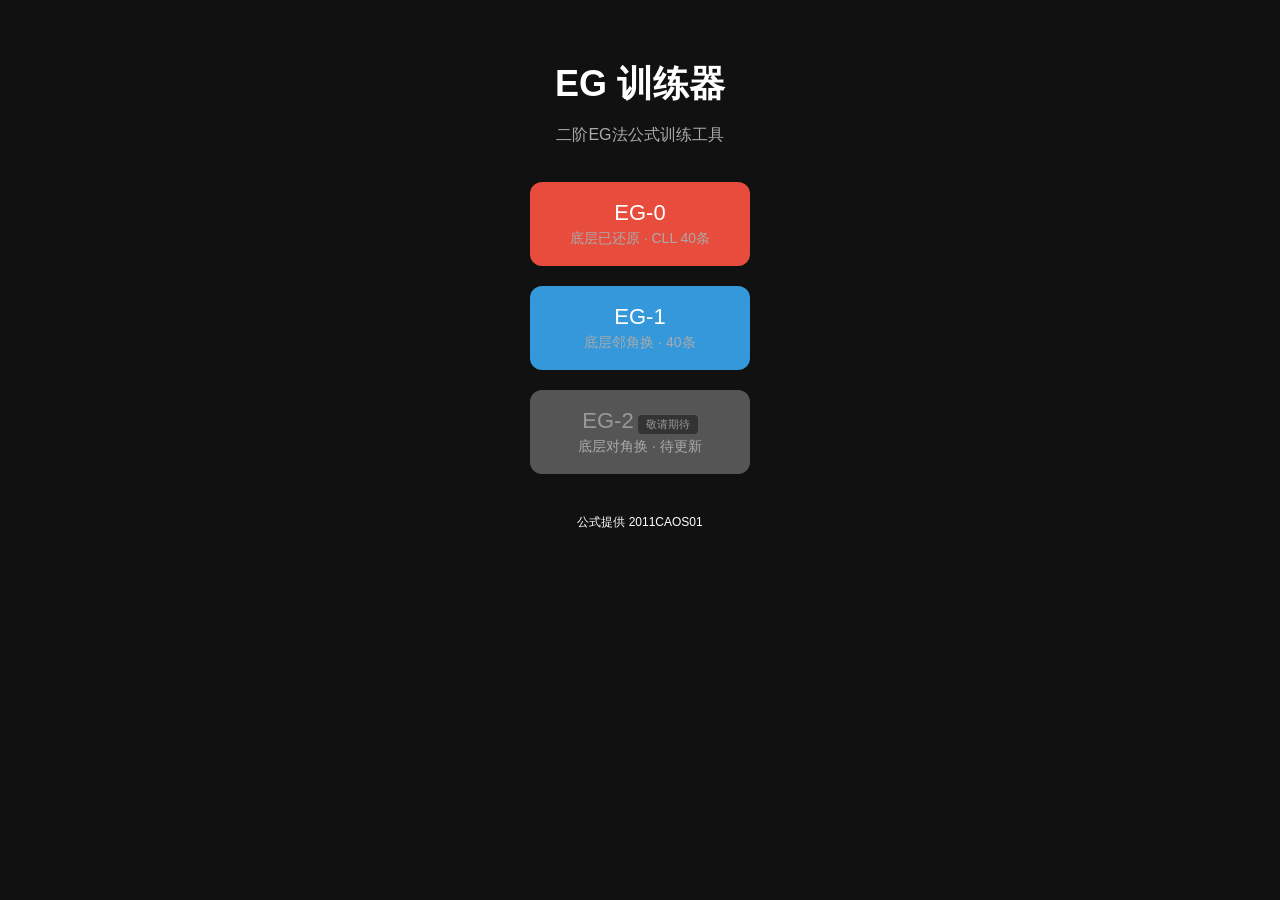
==== index.html @ c3d06930 "Update index.html" ====
<!DOCTYPE html>
<html>
<head>
<meta charset="UTF-8">
<meta name="viewport" content="width=device-width, initial-scale=1.0">
<title>EG Trainer</title>
<style>
body{font-family:Arial;text-align:center;background:#111;color:white}
button{padding:10px 16px;margin:6px;font-size:15px;border:none;border-radius:8px;cursor:pointer}
#scramble{font-size:22px;margin:18px}
.casebox label{margin:5px}
.hidden{display:none}
table{margin:auto;border-collapse:collapse}
td,th{border:1px solid white;padding:6px 10px}
#result{font-size:22px;margin:15px;white-space:pre-line}
.small{font-size:12px}
.percent{color:#4cff4c}
.navbar{margin-bottom:15px}
.navbar button{background:#333;color:white}
.navbar button.active{background:#4c8;color:#111}
.home-container{margin-top:60px}
.home-btn{display:block;width:220px;padding:18px;margin:20px auto;font-size:22px;border-radius:12px}
.home-btn.eg0{background:#e74c3c;color:white}
.home-btn.eg1{background:#3498db;color:white}
.home-btn.eg2{background:#555;color:#999;cursor:not-allowed}
.home-desc{font-size:14px;color:#aaa;margin-top:4px}
.home-tag{display:inline-block;background:#333;padding:2px 8px;border-radius:4px;font-size:11px;margin-left:4px}
</style>
</head>
<body>

<!-- ===== 首页: 选择训练模式 ===== -->
<div id="page0">
<div class="home-container">
<h1 style="font-size:36px;margin-bottom:8px">EG 训练器</h1>
<p style="color:#aaa;margin-bottom:36px">二阶EG法公式训练工具</p>

<button class="home-btn eg0" onclick="startTraining('EG0')">
  EG-0<div class="home-desc">底层已还原 · CLL 40条</div>
</button>

<button class="home-btn eg1" onclick="startTraining('EG1')">
  EG-1<div class="home-desc">底层邻角换 · 40条</div>
</button>

<button class="home-btn eg2" disabled>
  EG-2<span class="home-tag">敬请期待</span><div class="home-desc">底层对角换 · 待更新</div>
</button>

<p class="small" style="margin-top:40px">公式提供 2011CAOS01</p>
</div>
</div>

<!-- ===== 训练页 ===== -->
<div id="page1" class="hidden">

<div class="navbar">
<button onclick="goHome()">← 返回首页</button>
<button onclick="showPage(1)" id="navTrain" class="active">训练</button>
<button onclick="showPage(2)" id="navStats">统计</button>
<span style="margin-left:12px;font-size:14px;color:#aaa" id="modeLabel"></span>
</div>

<div id="trainPage">
<h2 id="titleTrain">EG Training</h2>

<div class="casebox" id="casebox">
<label><input type="checkbox" checked value="H" onchange="nextScramble()">H</label>
<label><input type="checkbox" checked value="Pi" onchange="nextScramble()">Pi</label>
<label><input type="checkbox" checked value="T" onchange="nextScramble()">T</label>
<label><input type="checkbox" checked value="L" onchange="nextScramble()">L</label>
<label><input type="checkbox" checked value="U" onchange="nextScramble()">U</label>
<label><input type="checkbox" checked value="S" onchange="nextScramble()">S</label>
<label><input type="checkbox" checked value="AS" onchange="nextScramble()">AS</label>
</div>

<div id="shape"></div>
<div id="scramble"></div>

<button onclick="copyScramble()">复制打乱</button>
<button onclick="nextScramble()">下一条</button>

<br><br>

<button onclick="correct()">做对了</button>
<button onclick="wrong()">做错了</button>

<div id="result"></div>

<div class="small" style="margin-top:18px;line-height:1.6;">
使用说明：勾选需要练习的case后点击下一条刷新<br>
练习时点击做对了1坤秒后自动切换下一条打乱
</div>
</div>

<div id="statsPage" class="hidden">
<h2 id="titleStats">Case统计</h2>
<table>
<tr><th>Case</th><th>正确</th><th>错误</th><th>正确率</th></tr>
<tbody id="caseStats"></tbody>
</table>

<br>
<button onclick="resetStats()">清空统计</button>
</div>

</div>

<script>

// ==================== 所有公式数据 ====================
const DATA = {

EG0: {
  H_show_correct: [
    "F R2 U' R2 U' R2 U R2 F'",
    "R U R' U R U R' F R' F' R",
    "F R U R' U' R U R' U' R U R' U' F'",
    "R2 U2 R' U2 R2"
  ],
  Pi_show_correct: [
    "F R' F' R U2 R U' R' U R U2 R'",
    "R U2 R' U' R U R' U2 R' F R F'",
    "F R2 U' R2 U R2 U R2 F'",
    "R U' R' F R' F R U R' F R",
    "R2 U R' U' F R F' R U' R2",
    "F R U R' U' R U R' U' F'"
  ],
  T_show_correct: [
    "R U R' U' R' F R F'",
    "R' F' R U R U' R' F",
    "F U' R U2 R' U' F2 R U R'",
    "R' U R U2 R2 F' R U' R' F2 R2",
    "F R U R' U' R U' R' U' R U R' F'",
    "R' U R U2 R2 F R F' R"
  ],
  L_show_correct: [
    "R U2 R' F' R U2 R' U R' F2 R",
    "R U2 R2 F2 R U R' F2 R F'",
    "R' U R' U2 R U' R' U R U' R2",
    "R U2 R2 F R F' R U2 R'",
    "F R' F' R U R U' R'",
    "F' R U R' U' R' F R"
  ],
  U_show_correct: [
    "F R U R' U' F'",
    "R' U' R2 U R' U2 R U2 R' U R'",
    "F R U R' U2 F' R U' R' F",
    "F R U' R' U R U R' U R U' R' F'",
    "R U' R2 F R F' R U R' U' R U R'",
    "R' U R' F R F' R U2 R' U R"
  ],
  S_show_correct: [
    "R' F2 R U2 R U' R' F",
    "R U2 R' F R U2 R' U R U' R' F",
    "R U' R' F R' F' R",
    "F R' F' R U2 R U2 R'",
    "R U R' U R' F R F' R U2 R'",
    "R U R' U R U2 R'"
  ],
  AS_show_correct: [
    "R U2 R' U' R U' R'",
    "R U2 R' F R' F' R U' R U' R'",
    "F' R U R' U2 R' F2 R",
    "R' F R F' R U R'",
    "R U2 R' F2 R' F R U'",
    "R2 F' U' R2 F' R2 U F R2"
  ],
  H_cases: [
    {name:"H1",algs:["F R2 U' R2 U' R2 U R2 F'","F R U' R' U R U2 R' U' R U R' U' F'","F R U R' U' R F' R U R' U' R'"]},
    {name:"H2",algs:["R U R' U R U R' F R' F' R","R' F' R U' R' F' R F' R U R'"]},
    {name:"H3",algs:["F R U R' U' R U R' U' R U R' U' F'","R U' R' F R' F' R2 U' R' F R' F' R","R2 F' U2 F2 R2 F' R2"]},
    {name:"H4",algs:["R2 U2 R' U2 R2","R U R' U R U' R' U R U2 R'","R U2 R' U' R U R' U' R U' R'"]}
  ],
  Pi_cases: [
    {name:"Pi1",algs:["F R' F' R U2 R U' R' U R U2 R'","R' F2 R F' U2 R U' R' U' F","U F U R U' R' U R U' R2 F' R U R U' R'"]},
    {name:"Pi2",algs:["R U2 R' U' R U R' U2 R' F R F'","F' R U R' U2 R' F R U' R' F2 R","R U R' U' R' F R2 U R' U' R U R' U' F'","R2 U' R' U' F R2 U2 F' R2 F"]},
    {name:"Pi3",algs:["F R2 U' R2 U R2 U R2 F'","R U' R U' R' U R' F R2 F'","U' R' F R U F U' R U R' U' F'"]},
    {name:"Pi4",algs:["R U' R' F R' F R U R' F R","R' F R F' R U' R' U' R U' R'"]},
    {name:"Pi5",algs:["R2 U R' U' F R F' R U' R2","R' U' R' F R F' R U' R' U2 R","U' R' U' R' F R F' R U' R' U2 R"]},
    {name:"Pi6",algs:["F R U R' U' R U R' U' F'","R U' R2 U R2 U R2 U' R","R' U R2 U' R2 U' R2 U R'","R U2 R2 U' R2 U' R2 U2 R"]}
  ],
  T_cases: [
    {name:"T1",algs:["R U R' U' R' F R F'","R' U' R U F R F'"]},
    {name:"T2",algs:["R' F' R U R U' R' F","F R U' R' U R U R' F'"]},
    {name:"T3",algs:["F U' R U2 R' U' F2 R U R'","R U2 R2 F R F' R U' R' U R U2 R'","R U F R' F' R U2 R U2 R2"]},
    {name:"T4",algs:["R' U R U2 R2 F' R U' R' F2 R2","R' U R' F U' R U F2 R2","R' U R' U2 R U2 R' U R2 U' R'"]},
    {name:"T5",algs:["F R U R' U' R U' R' U' R U R' F'","R U R' U' R U' R' F' U' F R U R'","R U R' U2 R U R' U R' F R F'"]},
    {name:"T6",algs:["R' U R U2 R2 F R F' R","R' F R U2 R2 F R U' R"]}
  ],
  L_cases: [
    {name:"L1",algs:["R U2 R' F' R U2 R' U R' F2 R","R' U' R U2 R' F R' F' R U' R","U' R U R' U R' F R F' U2 R' F R F'"]},
    {name:"L2",algs:["R U2 R2 F2 R U R' F2 R F'","R U' R' U R U' R' F R' F' R2 U R'","R' U2 R' U' F R2 F' U R2"]},
    {name:"L3",algs:["R' U R' U2 R U' R' U R U' R2","R2 U' R U2 R' U2 R U' R2","R U' R U' R U2 R' U R' U R'"]},
    {name:"L4",algs:["R U2 R2 F R F' R U2 R'","R U2 R' F R' F' R2 U2 R'","R' U' R U R' F' R U R' U' R' F R2"]},
    {name:"L5",algs:["F R' F' R U R U' R'","F' U R U' R' F2 R U' R'"]},
    {name:"L6",algs:["F' R U R' U' R' F R","R U R U' R' F R' F'","R' F R U F U' F'"]}
  ],
  U_cases: [
    {name:"U1",algs:["F R U R' U' F'","R' F' U' F U R","R' U' F R' F' R U R"]},
    {name:"U2",algs:["R' U' R2 U R' U2 R U2 R' U R'","R' F U' R U' R' U2 F2 R","R2 F2 R U R' F U' R U R2"]},
    {name:"U3",algs:["F R U R' U2 F' R U' R' F","R U2 R U' R' F R' F2 U' F"]},
    {name:"U4",algs:["F R U' R' U R U R' U R U' R' F'","R2 F R F' R' F2 R U R' F R2","F R' F' R U' R U' R' U2 R U' R'"]},
    {name:"U5",algs:["R U' R2 F R F' R U R' U' R U R'","R U2 R' U R' F2 R F' R' F2 R"]},
    {name:"U6",algs:["R' U R' F R F' R U2 R' U R","R F' U' R' U' R2 U R' U' R' F R"]}
  ],
  S_cases: [
    {name:"S1",algs:["R' F2 R U2 R U' R' F"]},
    {name:"S2",algs:["R U2 R' F R U2 R' U R U' R' F","R2 F' U' R2 F R2 U F R2","R U R' U' R' F R F' R U R' U R U2 R'"]},
    {name:"S3",algs:["R U' R' F R' F' R"]},
    {name:"S4",algs:["F R' F' R U2 R U2 R'","R U' R' F R' F2 R U R U' R' F"]},
    {name:"S5",algs:["R U R' U R' F R F' R U2 R'","R' F R2 F' U' R' U' R2 U R'","U2 R U R' U R' F R F' R U2 R'"]},
    {name:"S6",algs:["R U R' U R U2 R'","R U R2 U' R2 U R","R' U2 R U R' U R"]}
  ],
  AS_cases: [
    {name:"AS1",algs:["R U2 R' U' R U' R'","R' U' R U' R' U2 R"]},
    {name:"AS2",algs:["R U2 R' F R' F' R U' R U' R'","R' U R U' R2 F R F' R U R' U' R"]},
    {name:"AS3",algs:["F' R U R' U2 R' F2 R"]},
    {name:"AS4",algs:["R' F R F' R U R'"]},
    {name:"AS5",algs:["R U2 R' F2 R' F R U'","R U2 R' U2 R' F R F'"]},
    {name:"AS6",algs:["R2 F' U' R2 F' R2 U F R2","R U R2 F' R F R U' R2 F R","R2 F R U2 R U' R' U2 F' R"]}
  ]
},

EG1: {
  H_show_correct: [
    "R' F R2 U' R' F R U R' F'",
    "F' U R U' R2 F2 R U' F",
    "R' F R F' U2 F R U2 R' F",
    "R U R' F' R U R' U' R U R'"
  ],
  Pi_show_correct: [
    "F2 R U R' U2 R U R' U' F",
    "R' F R2 U' R2 F R",
    "F R' F U' F2 R U R",
    "R U' R' U R U' R' F R U' R'",
    "R U R' U R U' R2 F' R F R' F' R",
    "L' U' L U' L' U L2 F L' F' L F L'"
  ],
  T_show_correct: [
    "F L F' L2 U' L U L' U' L",
    "F' R' F R2 U R' U' R U R'",
    "R U' R2 F R U R U2 R'",
    "R U' R' F' U' F R' F' R F",
    "R U R2 F' R F R' F' R",
    "R U' R' U2 F R U2 R' F"
  ],
  L_show_correct: [
    "R U' R' U R U' R2 F' R F",
    "L' U L U' L' U L2 F L' F'",
    "R' U R2 U' R2 U' F R2 U' R'",
    "R U2 R' F R U' R2 F' R",
    "R U R' F' R U R' U' F R' F' R",
    "L' U' L F L' U' L U F' L F L'"
  ],
  U_show_correct: [
    "R U' R2 F R2 U R' U' R U' R'",
    "R U' R' U R U' R' F R U2 R' F R' F' R",
    "R U' R2 F2 R F' U R U R'",
    "R' F R F' R' F R2 U' R'",
    "R U' R' U R U' R' U R' F' R F",
    "L' U L U' L' U L U' L F L' F'"
  ],
  S_show_correct: [
    "R U R' U F R U' R2 F' R",
    "F R' F' R F R U' R' U R' F' R",
    "F R' F' R U R' F' R2 U R'",
    "F' R' F R2 U R' U' F R' F' R",
    "R U2 R' U R' F' R F R' F R",
    "R' F R2 U' R' U R U' R' F"
  ],
  AS_show_correct: [
    "R' F R2 U R' F' U' R U' R'",
    "R' F R U' R U R' F' R' F R F'",
    "F' R U R' U' R U R2 F' R",
    "R' F R F' U R U' R2 F' R F",
    "R' F2 R U' R U R' F' R U' R'",
    "R U' R2 F R U' R' F R F'"
  ],
  H_cases: [
    {name:"H1",algs:["F' R' F R F R' F' R2 U R'","R U' R2 F R F' R' F' R F","R' F R2 U' R' F R U R' F'","F R U' R' F' R U R2 F' R"]},
    {name:"H2",algs:["F' U R U' R2 F2 R U' F","R U' R' U' R U' R2 F2 R U R U R'","F U' R' F R2 U2 R' U F'"]},
    {name:"H3",algs:["R' F R F' U2 F R U2 R' F","R' U' R' F2 U F' R F'","R U' R' F U2 F' R' F2 R F'"]},
    {name:"H4",algs:["R U R' F' R U R' U' R U R'","F2 U' R U R2 F' R U' F","R' F R F' R' F R U' R' F R F'","F' R' F R U2 R U R' U' R U R'","F2 U R' F' R2 U R' U F'"]}
  ],
  Pi_cases: [
    {name:"Pi1",algs:["F U' R' F R U' F2 R U R'"]},
    {name:"Pi2",algs:["R U R2 F' R2 U R'","R U' R2 F R2 U' R'"]},
    {name:"Pi3",algs:["F' R U2 R' F' U2 F R' F' R"]},
    {name:"Pi4",algs:["R' F R U' R' F R F' R' F R","F' R U R' U' R U R' F' R U R'","F R' F' R U R' F' R F R' F' R"]},
    {name:"Pi5",algs:["F R U' R' U' F' R U R2 F' R","F U' R U2 R' F' R U R' F'","F' R' F R F' R' F2 R U' F"]},
    {name:"Pi6",algs:["F R U' R' F R U2 R' U F'","F' U R' F2 R F R' F' R F","F' R' F R U F R' F' R2 U R'"]}
  ],
  T_cases: [
    {name:"T1",algs:["R U' R2 F R2 U R' U2 R' F R F'","R U2 R' U' R' F' R F R' F' R"]},
    {name:"T2",algs:["R U' R' U2 R U2 R' F R U' R'","R U R' F' U2 R U R' U' R U R'"]},
    {name:"T3",algs:["R U2 R' U' R' F' R2 U R'","R' F R2 U' R' U' R' F2 R","R' F2 R U R U R2 F' R"]},
    {name:"T4",algs:["R' F R F' U R U' R' U' R' F' R F"]},
    {name:"T5",algs:["R U2 R2 F R2 U' R' F' R U R'","R' F' R2 U R' F' R U R'","R' F2 R2 U' R2 F R F R' F' R"]},
    {name:"T6",algs:["F' R U2 R' F' U2 R U R'","R' F R U2 F' R' F2 R F'","F R' F2 R F U2 R' F' R"]}
  ],
  L_cases: [
    {name:"L1",algs:["R U R' F' R U2 R' U2 R U R'","R U' R' F R U' R' U' R' F2 R"]},
    {name:"L2",algs:["F' R' F R F R' F' R F R' F' R","R' F R F' R' F R U R U2 R'"]},
    {name:"L3",algs:["R U R2 F' U R2 U R2 U' R"]},
    {name:"L4",algs:["R' F R2 U R' F' R U2 R'","R' F2 R F' R' F R2 U R'"]},
    {name:"L5",algs:["R U R' F' R U R' U' F R' F' R","F' R' F R U' R U R' U' R U R'"]},
    {name:"L6",algs:["R' F' R F U' R' F' R U R' F' R","F R U' R' U R' F' R U R' F' R"]}
  ],
  U_cases: [
    {name:"U1",algs:["R U R' U R U' R2 F' R2 U R'","R U R2 F' R U' R U' R' U R U R'","R U' R' U' R U R' U R' F R2 U' R'"]},
    {name:"U2",algs:["R U R' F' U' R U R' U' F R' F' R","F' R' F R U R U R' U' F R' F' R"]},
    {name:"U3",algs:["R U' R' U' F R' F2 R2 U R'","F' U2 R U2 R' U2 F"]},
    {name:"U4",algs:["R U' R' F R U' R2 F R"]},
    {name:"U5",algs:["R' F R F' U R U' R' F R U' R'","R U' R' U R U' R' U' F R U' R'"]},
    {name:"U6",algs:["R U' R' F U' R' F R F' R' F R","R' F R U' R' F R U F' R' F R"]}
  ],
  S_cases: [
    {name:"S1",algs:["R U' R2 F' R F U R' F R"]},
    {name:"S2",algs:["R U R' F2 U F R U R'","F' R' F R U' R U R' U' F R' F' R","R' F' R F R' U2 R U' R2 F R2"]},
    {name:"S3",algs:["R' F R U2 R U' R2 F2 R F'"]},
    {name:"S4",algs:["F' U R U' R' U F R U R'","R U' R' F U' R' F R2 U R' F'","R' F' R U2 R U R' F' R U' R'"]},
    {name:"S5",algs:["F' R' F R2 U2 R U2 R U R'"]},
    {name:"S6",algs:["R' F' R U' F' R' F R2 U R'"]}
  ],
  AS_cases: [
    {name:"AS1",algs:["R' F' R U' F' R' F R2 U R'"]},
    {name:"AS2",algs:["R U' R' F' U' F2 R U' R'","F R U' R' U R' F' R U F' R U R'","F' U' F2 R' F2 R2 U R'"]},
    {name:"AS3",algs:["R U' R' U2 R U2 R2 F' R F"]},
    {name:"AS4",algs:["R U' R' F' U' R U R' U' F","F R U' R2 F' R U F' R U R'","R U R' F R U' R' U2 R' F R"]},
    {name:"AS5",algs:["F' R' F R U R U R' U' R U R'","R U F' R U R2 U' R U R'","R U R' U2 R' F' R F R' F R"]},
    {name:"AS6",algs:["R U R' F' U' R U R' U' R U R'"]}
  ]
}

};

// ==================== 运行时状态 ====================
let currentMode = "";
const CASE_KEYS = ["H","Pi","T","L","U","S","AS"];

let statsCase = {};
let lastHCase="", lastPiCase="", lastTCase="", lastLCase="", lastUCase="", lastSCase="", lastASCase="";
let currentAlg="", currentCase="", currentScramble="";
let lastSubCase="";

// ==================== 工具函数 ====================
function invertAlg(alg){
  return alg.split(" ").reverse().map(m=>{
    if(m.includes("'"))return m.replace("'","")
    if(m.includes("2"))return m
    return m+"'"
  }).join(" ")
}

function percent(c,w){
  let t=c+w
  if(t==0)return "0%"
  return ((c/t*100).toFixed(0))+"%"
}

function initStats(){
  statsCase={}
  CASE_KEYS.forEach(c=>statsCase[c]={correct:0,wrong:0})
}

function D(){ return DATA[currentMode] }

// ==================== 页面导航 ====================
function startTraining(mode){
  currentMode = mode
  document.getElementById("page0").classList.add("hidden")
  document.getElementById("page1").classList.remove("hidden")
  document.getElementById("modeLabel").innerText = mode + " 模式"
  document.getElementById("titleTrain").innerText = mode + " Training"
  document.getElementById("titleStats").innerText = mode + " Case统计"

  // 重置所有checkbox为选中状态
  document.querySelectorAll("#casebox input[type=checkbox]").forEach(b=>b.checked=true)

  loadStats()
  updateStats()
  showPage(1)
  nextScramble()
}

function goHome(){
  document.getElementById("page1").classList.add("hidden")
  document.getElementById("page0").classList.remove("hidden")
  currentMode = ""
}

function showPage(n){
  document.getElementById("trainPage").classList.toggle("hidden", n!=1)
  document.getElementById("statsPage").classList.toggle("hidden", n!=2)
  document.getElementById("navTrain").classList.toggle("active", n==1)
  document.getElementById("navStats").classList.toggle("active", n==2)
}

// ==================== 训练逻辑 ====================
function getSelectedCases(){
  return Array.from(document.getElementById("casebox").querySelectorAll("input:checked")).map(b=>b.value)
}

function nextScramble(){
  let selected = getSelectedCases()
  if(selected.length==0)return

  let d = D()
  let r, tries=0

  do{
    let c = selected[Math.floor(Math.random()*selected.length)]
    let chosen, alg

    if(c==="H"){
      chosen=d.H_cases[Math.floor(Math.random()*d.H_cases.length)]
      alg=chosen.algs[Math.floor(Math.random()*chosen.algs.length)]
      lastHCase=chosen.name
    } else if(c==="Pi"){
      chosen=d.Pi_cases[Math.floor(Math.random()*d.Pi_cases.length)]
      alg=chosen.algs[Math.floor(Math.random()*chosen.algs.length)]
      lastPiCase=chosen.name
    } else if(c==="T"){
      chosen=d.T_cases[Math.floor(Math.random()*d.T_cases.length)]
      alg=chosen.algs[Math.floor(Math.random()*chosen.algs.length)]
      lastTCase=chosen.name
    } else if(c==="L"){
      chosen=d.L_cases[Math.floor(Math.random()*d.L_cases.length)]
      alg=chosen.algs[Math.floor(Math.random()*chosen.algs.length)]
      lastLCase=chosen.name
    } else if(c==="U"){
      chosen=d.U_cases[Math.floor(Math.random()*d.U_cases.length)]
      alg=chosen.algs[Math.floor(Math.random()*chosen.algs.length)]
      lastUCase=chosen.name
    } else if(c==="S"){
      chosen=d.S_cases[Math.floor(Math.random()*d.S_cases.length)]
      alg=chosen.algs[Math.floor(Math.random()*chosen.algs.length)]
      lastSCase=chosen.name
    } else if(c==="AS"){
      chosen=d.AS_cases[Math.floor(Math.random()*d.AS_cases.length)]
      alg=chosen.algs[Math.floor(Math.random()*chosen.algs.length)]
      lastASCase=chosen.name
    }

    r={case:c, alg:alg, name:chosen.name}
    tries++
  }while(r.name===lastSubCase && tries<20)

  currentAlg=r.alg
  currentCase=r.case
  currentScramble=invertAlg(r.alg)
  lastSubCase=r.name

  document.getElementById("shape").innerText="形状: "+r.case
  document.getElementById("scramble").innerText=currentScramble
  document.getElementById("result").innerText=""
}

function correct(){
  statsCase[currentCase].correct++
  saveStats()
  document.getElementById("result").innerText="蒸蚌"
  updateStats()
  setTimeout(nextScramble,2500)
}

function wrong(){
  statsCase[currentCase].wrong++
  saveStats()

  let d = D()
  let showAlg = currentAlg
  if(currentCase==="H"){
    let index=parseInt(lastHCase.replace("H",""))-1
    showAlg=d.H_show_correct[index]
  } else if(currentCase==="Pi"){
    let index=parseInt(lastPiCase.replace("Pi",""))-1
    showAlg=d.Pi_show_correct[index]
  } else if(currentCase==="T"){
    let index=parseInt(lastTCase.replace("T",""))-1
    showAlg=d.T_show_correct[index]
  } else if(currentCase==="L"){
    let index=parseInt(lastLCase.replace("L",""))-1
    showAlg=d.L_show_correct[index]
  } else if(currentCase==="U"){
    let index=parseInt(lastUCase.replace("U",""))-1
    showAlg=d.U_show_correct[index]
  } else if(currentCase==="S"){
    let index=parseInt(lastSCase.replace("S",""))-1
    showAlg=d.S_show_correct[index]
  } else if(currentCase==="AS"){
    let index=parseInt(lastASCase.replace("AS",""))-1
    showAlg=d.AS_show_correct[index]
  }

  document.getElementById("result").innerText="正确公式：\n"+showAlg+"\n菜就多练"
  updateStats()
}

function copyScramble(){
  navigator.clipboard.writeText(currentScramble)
  document.getElementById("result").innerText="已复制"
}

// ==================== 统计 ====================
function updateStats(){
  let html=""
  for(let c in statsCase){
    let d=statsCase[c]
    html+=`<tr><td>${c}</td><td>${d.correct}</td><td>${d.wrong}</td><td class="percent">${percent(d.correct,d.wrong)}</td></tr>`
  }
  document.getElementById("caseStats").innerHTML=html
}

function saveStats(){
  localStorage.setItem(currentMode.toLowerCase()+"_case", JSON.stringify(statsCase))
}

function loadStats(){
  let raw = localStorage.getItem(currentMode.toLowerCase()+"_case")
  if(raw) statsCase = JSON.parse(raw)
  else initStats()
}

function resetStats(){
  localStorage.removeItem(currentMode.toLowerCase()+"_case")
  initStats()
  updateStats()
}

</script>
</body>
</html>
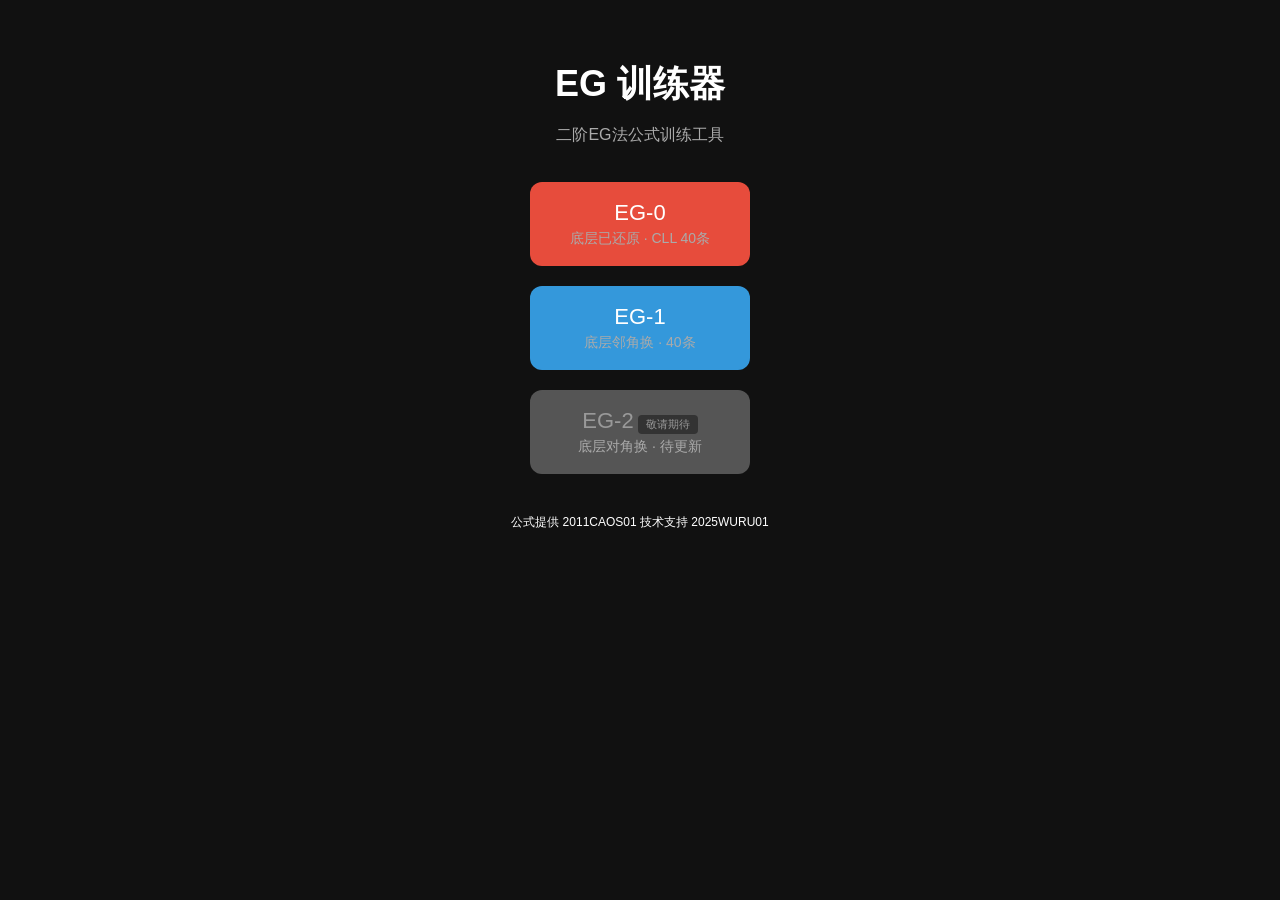
==== commit d607aac1: "Update index.html" ====
--- a/index.html
+++ b/index.html
@@ -47,7 +47,7 @@
   EG-2<span class="home-tag">敬请期待</span><div class="home-desc">底层对角换 · 待更新</div>
 </button>
 
-<p class="small" style="margin-top:40px">公式提供 2011CAOS01</p>
+<p class="small" style="margin-top:40px">公式提供 2011CAOS01 技术支持 2025WURU01</p>
 </div>
 </div>
 
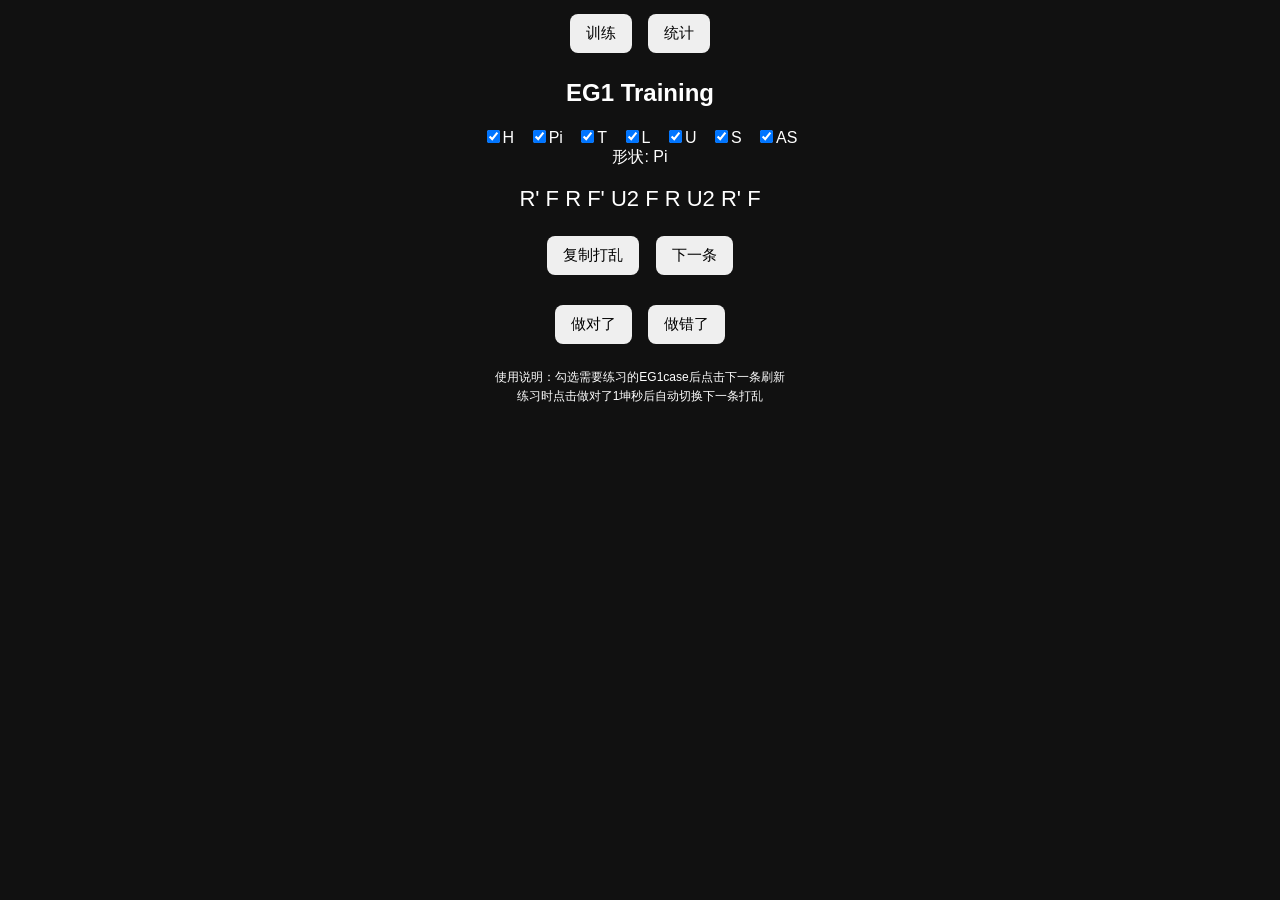
==== commit 8d414827: "添加EG0训练器、统一入口trainer.html、美化UI拆分CSS/JS、修复index.html重复L case Co-Authored-By: Claude <noreply@anthropi" ====
--- a/index.html
+++ b/index.html
@@ -3,10 +3,10 @@
 <head>
 <meta charset="UTF-8">
 <meta name="viewport" content="width=device-width, initial-scale=1.0">
-<title>EG Trainer</title>
+<title>EG1 Trainer</title>
 <style>
 body{font-family:Arial;text-align:center;background:#111;color:white}
-button{padding:10px 16px;margin:6px;font-size:15px;border:none;border-radius:8px;cursor:pointer}
+button{padding:10px 16px;margin:6px;font-size:15px;border:none;border-radius:8px}
 #scramble{font-size:22px;margin:18px}
 .casebox label{margin:5px}
 .hidden{display:none}
@@ -15,54 +15,15 @@
 #result{font-size:22px;margin:15px;white-space:pre-line}
 .small{font-size:12px}
 .percent{color:#4cff4c}
-.navbar{margin-bottom:15px}
-.navbar button{background:#333;color:white}
-.navbar button.active{background:#4c8;color:#111}
-.home-container{margin-top:60px}
-.home-btn{display:block;width:220px;padding:18px;margin:20px auto;font-size:22px;border-radius:12px}
-.home-btn.eg0{background:#e74c3c;color:white}
-.home-btn.eg1{background:#3498db;color:white}
-.home-btn.eg2{background:#555;color:#999;cursor:not-allowed}
-.home-desc{font-size:14px;color:#aaa;margin-top:4px}
-.home-tag{display:inline-block;background:#333;padding:2px 8px;border-radius:4px;font-size:11px;margin-left:4px}
 </style>
 </head>
 <body>
 
-<!-- ===== 首页: 选择训练模式 ===== -->
-<div id="page0">
-<div class="home-container">
-<h1 style="font-size:36px;margin-bottom:8px">EG 训练器</h1>
-<p style="color:#aaa;margin-bottom:36px">二阶EG法公式训练工具</p>
-
-<button class="home-btn eg0" onclick="startTraining('EG0')">
-  EG-0<div class="home-desc">底层已还原 · CLL 40条</div>
-</button>
-
-<button class="home-btn eg1" onclick="startTraining('EG1')">
-  EG-1<div class="home-desc">底层邻角换 · 40条</div>
-</button>
-
-<button class="home-btn eg2" disabled>
-  EG-2<span class="home-tag">敬请期待</span><div class="home-desc">底层对角换 · 待更新</div>
-</button>
-
-<p class="small" style="margin-top:40px">公式提供 2011CAOS01 技术支持 2025WURU01</p>
-</div>
-</div>
-
-<!-- ===== 训练页 ===== -->
-<div id="page1" class="hidden">
-
-<div class="navbar">
-<button onclick="goHome()">← 返回首页</button>
-<button onclick="showPage(1)" id="navTrain" class="active">训练</button>
-<button onclick="showPage(2)" id="navStats">统计</button>
-<span style="margin-left:12px;font-size:14px;color:#aaa" id="modeLabel"></span>
-</div>
-
-<div id="trainPage">
-<h2 id="titleTrain">EG Training</h2>
+<button onclick="showPage(1)">训练</button>
+<button onclick="showPage(2)">统计</button>
+
+<div id="page1">
+<h2>EG1 Training</h2>
 
 <div class="casebox" id="casebox">
 <label><input type="checkbox" checked value="H" onchange="nextScramble()">H</label>
@@ -88,13 +49,14 @@
 <div id="result"></div>
 
 <div class="small" style="margin-top:18px;line-height:1.6;">
-使用说明：勾选需要练习的case后点击下一条刷新<br>
+使用说明：勾选需要练习的EG1case后点击下一条刷新<br>
 练习时点击做对了1坤秒后自动切换下一条打乱
 </div>
+
 </div>
 
-<div id="statsPage" class="hidden">
-<h2 id="titleStats">Case统计</h2>
+<div id="page2" class="hidden">
+<h2>Case统计</h2>
 <table>
 <tr><th>Case</th><th>正确</th><th>错误</th><th>正确率</th></tr>
 <tbody id="caseStats"></tbody>
@@ -102,432 +64,313 @@
 
 <br>
 <button onclick="resetStats()">清空统计</button>
+
+<br>
+<div class="small">公式提供2011CAOS01</div>
 </div>
 
-</div>
-
 <script>
 
-// ==================== 所有公式数据 ====================
-const DATA = {
-
-EG0: {
-  H_show_correct: [
-    "F R2 U' R2 U' R2 U R2 F'",
-    "R U R' U R U R' F R' F' R",
-    "F R U R' U' R U R' U' R U R' U' F'",
-    "R2 U2 R' U2 R2"
-  ],
-  Pi_show_correct: [
-    "F R' F' R U2 R U' R' U R U2 R'",
-    "R U2 R' U' R U R' U2 R' F R F'",
-    "F R2 U' R2 U R2 U R2 F'",
-    "R U' R' F R' F R U R' F R",
-    "R2 U R' U' F R F' R U' R2",
-    "F R U R' U' R U R' U' F'"
-  ],
-  T_show_correct: [
-    "R U R' U' R' F R F'",
-    "R' F' R U R U' R' F",
-    "F U' R U2 R' U' F2 R U R'",
-    "R' U R U2 R2 F' R U' R' F2 R2",
-    "F R U R' U' R U' R' U' R U R' F'",
-    "R' U R U2 R2 F R F' R"
-  ],
-  L_show_correct: [
-    "R U2 R' F' R U2 R' U R' F2 R",
-    "R U2 R2 F2 R U R' F2 R F'",
-    "R' U R' U2 R U' R' U R U' R2",
-    "R U2 R2 F R F' R U2 R'",
-    "F R' F' R U R U' R'",
-    "F' R U R' U' R' F R"
-  ],
-  U_show_correct: [
-    "F R U R' U' F'",
-    "R' U' R2 U R' U2 R U2 R' U R'",
-    "F R U R' U2 F' R U' R' F",
-    "F R U' R' U R U R' U R U' R' F'",
-    "R U' R2 F R F' R U R' U' R U R'",
-    "R' U R' F R F' R U2 R' U R"
-  ],
-  S_show_correct: [
-    "R' F2 R U2 R U' R' F",
-    "R U2 R' F R U2 R' U R U' R' F",
-    "R U' R' F R' F' R",
-    "F R' F' R U2 R U2 R'",
-    "R U R' U R' F R F' R U2 R'",
-    "R U R' U R U2 R'"
-  ],
-  AS_show_correct: [
-    "R U2 R' U' R U' R'",
-    "R U2 R' F R' F' R U' R U' R'",
-    "F' R U R' U2 R' F2 R",
-    "R' F R F' R U R'",
-    "R U2 R' F2 R' F R U'",
-    "R2 F' U' R2 F' R2 U F R2"
-  ],
-  H_cases: [
-    {name:"H1",algs:["F R2 U' R2 U' R2 U R2 F'","F R U' R' U R U2 R' U' R U R' U' F'","F R U R' U' R F' R U R' U' R'"]},
-    {name:"H2",algs:["R U R' U R U R' F R' F' R","R' F' R U' R' F' R F' R U R'"]},
-    {name:"H3",algs:["F R U R' U' R U R' U' R U R' U' F'","R U' R' F R' F' R2 U' R' F R' F' R","R2 F' U2 F2 R2 F' R2"]},
-    {name:"H4",algs:["R2 U2 R' U2 R2","R U R' U R U' R' U R U2 R'","R U2 R' U' R U R' U' R U' R'"]}
-  ],
-  Pi_cases: [
-    {name:"Pi1",algs:["F R' F' R U2 R U' R' U R U2 R'","R' F2 R F' U2 R U' R' U' F","U F U R U' R' U R U' R2 F' R U R U' R'"]},
-    {name:"Pi2",algs:["R U2 R' U' R U R' U2 R' F R F'","F' R U R' U2 R' F R U' R' F2 R","R U R' U' R' F R2 U R' U' R U R' U' F'","R2 U' R' U' F R2 U2 F' R2 F"]},
-    {name:"Pi3",algs:["F R2 U' R2 U R2 U R2 F'","R U' R U' R' U R' F R2 F'","U' R' F R U F U' R U R' U' F'"]},
-    {name:"Pi4",algs:["R U' R' F R' F R U R' F R","R' F R F' R U' R' U' R U' R'"]},
-    {name:"Pi5",algs:["R2 U R' U' F R F' R U' R2","R' U' R' F R F' R U' R' U2 R","U' R' U' R' F R F' R U' R' U2 R"]},
-    {name:"Pi6",algs:["F R U R' U' R U R' U' F'","R U' R2 U R2 U R2 U' R","R' U R2 U' R2 U' R2 U R'","R U2 R2 U' R2 U' R2 U2 R"]}
-  ],
-  T_cases: [
-    {name:"T1",algs:["R U R' U' R' F R F'","R' U' R U F R F'"]},
-    {name:"T2",algs:["R' F' R U R U' R' F","F R U' R' U R U R' F'"]},
-    {name:"T3",algs:["F U' R U2 R' U' F2 R U R'","R U2 R2 F R F' R U' R' U R U2 R'","R U F R' F' R U2 R U2 R2"]},
-    {name:"T4",algs:["R' U R U2 R2 F' R U' R' F2 R2","R' U R' F U' R U F2 R2","R' U R' U2 R U2 R' U R2 U' R'"]},
-    {name:"T5",algs:["F R U R' U' R U' R' U' R U R' F'","R U R' U' R U' R' F' U' F R U R'","R U R' U2 R U R' U R' F R F'"]},
-    {name:"T6",algs:["R' U R U2 R2 F R F' R","R' F R U2 R2 F R U' R"]}
-  ],
-  L_cases: [
-    {name:"L1",algs:["R U2 R' F' R U2 R' U R' F2 R","R' U' R U2 R' F R' F' R U' R","U' R U R' U R' F R F' U2 R' F R F'"]},
-    {name:"L2",algs:["R U2 R2 F2 R U R' F2 R F'","R U' R' U R U' R' F R' F' R2 U R'","R' U2 R' U' F R2 F' U R2"]},
-    {name:"L3",algs:["R' U R' U2 R U' R' U R U' R2","R2 U' R U2 R' U2 R U' R2","R U' R U' R U2 R' U R' U R'"]},
-    {name:"L4",algs:["R U2 R2 F R F' R U2 R'","R U2 R' F R' F' R2 U2 R'","R' U' R U R' F' R U R' U' R' F R2"]},
-    {name:"L5",algs:["F R' F' R U R U' R'","F' U R U' R' F2 R U' R'"]},
-    {name:"L6",algs:["F' R U R' U' R' F R","R U R U' R' F R' F'","R' F R U F U' F'"]}
-  ],
-  U_cases: [
-    {name:"U1",algs:["F R U R' U' F'","R' F' U' F U R","R' U' F R' F' R U R"]},
-    {name:"U2",algs:["R' U' R2 U R' U2 R U2 R' U R'","R' F U' R U' R' U2 F2 R","R2 F2 R U R' F U' R U R2"]},
-    {name:"U3",algs:["F R U R' U2 F' R U' R' F","R U2 R U' R' F R' F2 U' F"]},
-    {name:"U4",algs:["F R U' R' U R U R' U R U' R' F'","R2 F R F' R' F2 R U R' F R2","F R' F' R U' R U' R' U2 R U' R'"]},
-    {name:"U5",algs:["R U' R2 F R F' R U R' U' R U R'","R U2 R' U R' F2 R F' R' F2 R"]},
-    {name:"U6",algs:["R' U R' F R F' R U2 R' U R","R F' U' R' U' R2 U R' U' R' F R"]}
-  ],
-  S_cases: [
-    {name:"S1",algs:["R' F2 R U2 R U' R' F"]},
-    {name:"S2",algs:["R U2 R' F R U2 R' U R U' R' F","R2 F' U' R2 F R2 U F R2","R U R' U' R' F R F' R U R' U R U2 R'"]},
-    {name:"S3",algs:["R U' R' F R' F' R"]},
-    {name:"S4",algs:["F R' F' R U2 R U2 R'","R U' R' F R' F2 R U R U' R' F"]},
-    {name:"S5",algs:["R U R' U R' F R F' R U2 R'","R' F R2 F' U' R' U' R2 U R'","U2 R U R' U R' F R F' R U2 R'"]},
-    {name:"S6",algs:["R U R' U R U2 R'","R U R2 U' R2 U R","R' U2 R U R' U R"]}
-  ],
-  AS_cases: [
-    {name:"AS1",algs:["R U2 R' U' R U' R'","R' U' R U' R' U2 R"]},
-    {name:"AS2",algs:["R U2 R' F R' F' R U' R U' R'","R' U R U' R2 F R F' R U R' U' R"]},
-    {name:"AS3",algs:["F' R U R' U2 R' F2 R"]},
-    {name:"AS4",algs:["R' F R F' R U R'"]},
-    {name:"AS5",algs:["R U2 R' F2 R' F R U'","R U2 R' U2 R' F R F'"]},
-    {name:"AS6",algs:["R2 F' U' R2 F' R2 U F R2","R U R2 F' R F R U' R2 F R","R2 F R U2 R U' R' U2 F' R"]}
-  ]
-},
-
-EG1: {
-  H_show_correct: [
-    "R' F R2 U' R' F R U R' F'",
-    "F' U R U' R2 F2 R U' F",
-    "R' F R F' U2 F R U2 R' F",
-    "R U R' F' R U R' U' R U R'"
-  ],
-  Pi_show_correct: [
-    "F2 R U R' U2 R U R' U' F",
-    "R' F R2 U' R2 F R",
-    "F R' F U' F2 R U R",
-    "R U' R' U R U' R' F R U' R'",
-    "R U R' U R U' R2 F' R F R' F' R",
-    "L' U' L U' L' U L2 F L' F' L F L'"
-  ],
-  T_show_correct: [
-    "F L F' L2 U' L U L' U' L",
-    "F' R' F R2 U R' U' R U R'",
-    "R U' R2 F R U R U2 R'",
-    "R U' R' F' U' F R' F' R F",
-    "R U R2 F' R F R' F' R",
-    "R U' R' U2 F R U2 R' F"
-  ],
-  L_show_correct: [
-    "R U' R' U R U' R2 F' R F",
-    "L' U L U' L' U L2 F L' F'",
-    "R' U R2 U' R2 U' F R2 U' R'",
-    "R U2 R' F R U' R2 F' R",
-    "R U R' F' R U R' U' F R' F' R",
-    "L' U' L F L' U' L U F' L F L'"
-  ],
-  U_show_correct: [
-    "R U' R2 F R2 U R' U' R U' R'",
-    "R U' R' U R U' R' F R U2 R' F R' F' R",
-    "R U' R2 F2 R F' U R U R'",
-    "R' F R F' R' F R2 U' R'",
-    "R U' R' U R U' R' U R' F' R F",
-    "L' U L U' L' U L U' L F L' F'"
-  ],
-  S_show_correct: [
-    "R U R' U F R U' R2 F' R",
-    "F R' F' R F R U' R' U R' F' R",
-    "F R' F' R U R' F' R2 U R'",
-    "F' R' F R2 U R' U' F R' F' R",
-    "R U2 R' U R' F' R F R' F R",
-    "R' F R2 U' R' U R U' R' F"
-  ],
-  AS_show_correct: [
-    "R' F R2 U R' F' U' R U' R'",
-    "R' F R U' R U R' F' R' F R F'",
-    "F' R U R' U' R U R2 F' R",
-    "R' F R F' U R U' R2 F' R F",
-    "R' F2 R U' R U R' F' R U' R'",
-    "R U' R2 F R U' R' F R F'"
-  ],
-  H_cases: [
-    {name:"H1",algs:["F' R' F R F R' F' R2 U R'","R U' R2 F R F' R' F' R F","R' F R2 U' R' F R U R' F'","F R U' R' F' R U R2 F' R"]},
-    {name:"H2",algs:["F' U R U' R2 F2 R U' F","R U' R' U' R U' R2 F2 R U R U R'","F U' R' F R2 U2 R' U F'"]},
-    {name:"H3",algs:["R' F R F' U2 F R U2 R' F","R' U' R' F2 U F' R F'","R U' R' F U2 F' R' F2 R F'"]},
-    {name:"H4",algs:["R U R' F' R U R' U' R U R'","F2 U' R U R2 F' R U' F","R' F R F' R' F R U' R' F R F'","F' R' F R U2 R U R' U' R U R'","F2 U R' F' R2 U R' U F'"]}
-  ],
-  Pi_cases: [
-    {name:"Pi1",algs:["F U' R' F R U' F2 R U R'"]},
-    {name:"Pi2",algs:["R U R2 F' R2 U R'","R U' R2 F R2 U' R'"]},
-    {name:"Pi3",algs:["F' R U2 R' F' U2 F R' F' R"]},
-    {name:"Pi4",algs:["R' F R U' R' F R F' R' F R","F' R U R' U' R U R' F' R U R'","F R' F' R U R' F' R F R' F' R"]},
-    {name:"Pi5",algs:["F R U' R' U' F' R U R2 F' R","F U' R U2 R' F' R U R' F'","F' R' F R F' R' F2 R U' F"]},
-    {name:"Pi6",algs:["F R U' R' F R U2 R' U F'","F' U R' F2 R F R' F' R F","F' R' F R U F R' F' R2 U R'"]}
-  ],
-  T_cases: [
-    {name:"T1",algs:["R U' R2 F R2 U R' U2 R' F R F'","R U2 R' U' R' F' R F R' F' R"]},
-    {name:"T2",algs:["R U' R' U2 R U2 R' F R U' R'","R U R' F' U2 R U R' U' R U R'"]},
-    {name:"T3",algs:["R U2 R' U' R' F' R2 U R'","R' F R2 U' R' U' R' F2 R","R' F2 R U R U R2 F' R"]},
-    {name:"T4",algs:["R' F R F' U R U' R' U' R' F' R F"]},
-    {name:"T5",algs:["R U2 R2 F R2 U' R' F' R U R'","R' F' R2 U R' F' R U R'","R' F2 R2 U' R2 F R F R' F' R"]},
-    {name:"T6",algs:["F' R U2 R' F' U2 R U R'","R' F R U2 F' R' F2 R F'","F R' F2 R F U2 R' F' R"]}
-  ],
-  L_cases: [
-    {name:"L1",algs:["R U R' F' R U2 R' U2 R U R'","R U' R' F R U' R' U' R' F2 R"]},
-    {name:"L2",algs:["F' R' F R F R' F' R F R' F' R","R' F R F' R' F R U R U2 R'"]},
-    {name:"L3",algs:["R U R2 F' U R2 U R2 U' R"]},
-    {name:"L4",algs:["R' F R2 U R' F' R U2 R'","R' F2 R F' R' F R2 U R'"]},
-    {name:"L5",algs:["R U R' F' R U R' U' F R' F' R","F' R' F R U' R U R' U' R U R'"]},
-    {name:"L6",algs:["R' F' R F U' R' F' R U R' F' R","F R U' R' U R' F' R U R' F' R"]}
-  ],
-  U_cases: [
-    {name:"U1",algs:["R U R' U R U' R2 F' R2 U R'","R U R2 F' R U' R U' R' U R U R'","R U' R' U' R U R' U R' F R2 U' R'"]},
-    {name:"U2",algs:["R U R' F' U' R U R' U' F R' F' R","F' R' F R U R U R' U' F R' F' R"]},
-    {name:"U3",algs:["R U' R' U' F R' F2 R2 U R'","F' U2 R U2 R' U2 F"]},
-    {name:"U4",algs:["R U' R' F R U' R2 F R"]},
-    {name:"U5",algs:["R' F R F' U R U' R' F R U' R'","R U' R' U R U' R' U' F R U' R'"]},
-    {name:"U6",algs:["R U' R' F U' R' F R F' R' F R","R' F R U' R' F R U F' R' F R"]}
-  ],
-  S_cases: [
-    {name:"S1",algs:["R U' R2 F' R F U R' F R"]},
-    {name:"S2",algs:["R U R' F2 U F R U R'","F' R' F R U' R U R' U' F R' F' R","R' F' R F R' U2 R U' R2 F R2"]},
-    {name:"S3",algs:["R' F R U2 R U' R2 F2 R F'"]},
-    {name:"S4",algs:["F' U R U' R' U F R U R'","R U' R' F U' R' F R2 U R' F'","R' F' R U2 R U R' F' R U' R'"]},
-    {name:"S5",algs:["F' R' F R2 U2 R U2 R U R'"]},
-    {name:"S6",algs:["R' F' R U' F' R' F R2 U R'"]}
-  ],
-  AS_cases: [
-    {name:"AS1",algs:["R' F' R U' F' R' F R2 U R'"]},
-    {name:"AS2",algs:["R U' R' F' U' F2 R U' R'","F R U' R' U R' F' R U F' R U R'","F' U' F2 R' F2 R2 U R'"]},
-    {name:"AS3",algs:["R U' R' U2 R U2 R2 F' R F"]},
-    {name:"AS4",algs:["R U' R' F' U' R U R' U' F","F R U' R2 F' R U F' R U R'","R U R' F R U' R' U2 R' F R"]},
-    {name:"AS5",algs:["F' R' F R U R U R' U' R U R'","R U F' R U R2 U' R U R'","R U R' U2 R' F' R F R' F R"]},
-    {name:"AS6",algs:["R U R' F' U' R U R' U' R U R'"]}
-  ]
-}
-
-};
-
-// ==================== 运行时状态 ====================
-let currentMode = "";
-const CASE_KEYS = ["H","Pi","T","L","U","S","AS"];
-
-let statsCase = {};
-let lastHCase="", lastPiCase="", lastTCase="", lastLCase="", lastUCase="", lastSCase="", lastASCase="";
-let currentAlg="", currentCase="", currentScramble="";
-let lastSubCase="";
-
-// ==================== 工具函数 ====================
+// ===== 原始标准显示公式 =====
+const H_show_correct=[
+"R' F R2 U' R' F R U R' F'",
+"F' U R U' R2 F2 R U' F",
+"R' F R F' U2 F R U2 R' F",
+"R U R' F' R U R' U' R U R'"
+]
+
+const Pi_show_correct=[
+"F2 R U R' U2 R U R' U' F",
+"R' F R2 U' R2 F R",
+"F R' F U' F2 R U R",
+"R U' R' U R U' R' F R U' R'",
+"R U R' U R U' R2 F' R F R' F' R",
+"L' U' L U' L' U L2 F L' F' L F L'"
+]
+
+const T_show_correct=[
+"F L F' L2 U' L U L' U' L",
+"F' R' F R2 U R' U' R U R'",
+"R U' R2 F R U R U2 R'",
+"R U' R' F' U' F R' F' R F",
+"R U R2 F' R F R' F' R",
+"R U' R' U2 F R U2 R' F"
+]
+
+const L_show_correct=[
+"R U' R' U R U' R2 F' R F",
+"L' U L U' L' U L2 F L' F'",
+"R' U R2 U' R2 U' F R2 U' R'",
+"R U2 R' F R U' R2 F' R",
+"R U R' F' R U R' U' F R' F' R",
+"L' U' L F L' U' L U F' L F L'"
+]
+
+const U_show_correct=[
+"R U' R2 F R2 U R' U' R U' R'",
+"R U' R' U R U' R' F R U2 R' F R' F' R",
+"R U' R2 F2 R F' U R U R'",
+"R' F R F' R' F R2 U' R'",
+"R U' R' U R U' R' U R' F' R F",
+"L' U L U' L' U L U' L F L' F'"
+]
+
+const S_show_correct=[
+"R U R' U F R U' R2 F' R",
+"F R' F' R F R U' R' U R' F' R",
+"F R' F' R U R' F' R2 U R'",
+"F' R' F R2 U R' U' F R' F' R",
+"R U2 R' U R' F' R F R' F R",
+"R' F R2 U' R' U R U' R' F"
+]
+
+const AS_show_correct=[
+"R' F R2 U R' F' U' R U' R'",
+"R' F R U' R U R' F' R' F R F'",
+"F' R U R' U' R U R2 F' R",
+"R' F R F' U R U' R2 F' R F",
+"R' F2 R U' R U R' F' R U' R'",
+"R U' R2 F R U' R' F R F'"
+]
+
+// ===== Case 数据 =====
+const H_cases=[
+{name:"H1",algs:["F' R' F R F R' F' R2 U R'","R U' R2 F R F' R' F' R F","R' F R2 U' R' F R U R' F'","F R U' R' F' R U R2 F' R"]},
+{name:"H2",algs:["F' U R U' R2 F2 R U' F","R U' R' U' R U' R2 F2 R U R U R'","F U' R' F R2 U2 R' U F'"]},
+{name:"H3",algs:["R' F R F' U2 F R U2 R' F","R' U' R' F2 U F' R F'","R U' R' F U2 F' R' F2 R F'"]},
+{name:"H4",algs:["R U R' F' R U R' U' R U R'","F2 U' R U R2 F' R U' F","R' F R F' R' F R U' R' F R F'","F' R' F R U2 R U R' U' R U R'","F2 U R' F' R2 U R' U F'"]}
+]
+
+const Pi_cases=[
+{name:"Pi1",algs:["F U' R' F R U' F2 R U R'"]},
+{name:"Pi2",algs:["R U R2 F' R2 U R'","R U' R2 F R2 U' R'"]},
+{name:"Pi3",algs:["F' R U2 R' F' U2 F R' F' R"]},
+{name:"Pi4",algs:["R' F R U' R' F R F' R' F R","F' R U R' U' R U R' F' R U R'","F R' F' R U R' F' R F R' F' R"]},
+{name:"Pi5",algs:["F R U' R' U' F' R U R2 F' R","F U' R U2 R' F' R U R' F'","F' R' F R F' R' F2 R U' F"]},
+{name:"Pi6",algs:["F R U' R' F R U2 R' U F'","F' U R' F2 R F R' F' R F","F' R' F R U F R' F' R2 U R'"]}
+]
+
+const T_cases=[
+{name:"T1",algs:["R U' R2 F R2 U R' U2 R' F R F'","R U2 R' U' R' F' R F R' F' R"]},
+{name:"T2",algs:["R U' R' U2 R U2 R' F R U' R'","R U R' F' U2 R U R' U' R U R'"]},
+{name:"T3",algs:["R U2 R' U' R' F' R2 U R'","R' F R2 U' R' U' R' F2 R","R' F2 R U R U R2 F' R"]},
+{name:"T4",algs:["R' F R F' U R U' R' U' R' F' R F"]},
+{name:"T5",algs:["R U2 R2 F R2 U' R' F' R U R'","R' F' R2 U R' F' R U R'","R' F2 R2 U' R2 F R F R' F' R"]},
+{name:"T6",algs:["F' R U2 R' F' U2 R U R'","R' F R U2 F' R' F2 R F'","F R' F2 R F U2 R' F' R"]}
+]
+
+const L_cases=[
+{name:"L1",algs:["R U R' F' R U2 R' U2 R U R' ","R U' R' F R U' R' U' R' F2 R"]},
+{name:"L2",algs:["F' R' F R F R' F' R F R' F' R","R' F R F' R' F R U R U2 R'"]},
+{name:"L3",algs:["R U R2 F' U R2 U R2 U' R"]},
+{name:"L4",algs:["R' F R2 U R' F' R U2 R'","R' F2 R F' R' F R2 U R'"]},
+{name:"L5",algs:["R U R' F' R U R' U' F R' F' R","F' R' F R U' R U R' U' R U R'"]},
+{name:"L6",algs:["R' F' R F U' R' F' R U R' F' R","F R U' R' U R' F' R U R' F' R"]}
+]
+
+const U_cases=[
+{name:"U1",algs:["R U R' U R U' R2 F' R2 U R'","R U R2 F' R U' R U' R' U R U R'","R U' R' U' R U R' U R' F R2 U' R'"]},
+{name:"U2",algs:["R U R' F' U' R U R' U' F R' F' R","F' R' F R U R U R' U' F R' F' R"]},
+{name:"U3",algs:["R U' R' U' F R' F2 R2 U R'","F' U2 R U2 R' U2 F"]},
+{name:"U4",algs:["R U' R' F R U' R2 F R"]},
+{name:"U5",algs:["R' F R F' U R U' R' F R U' R'","R U' R' U R U' R' U' F R U' R'"]},
+{name:"U6",algs:["R U' R' F U' R' F R F' R' F R","R' F R U' R' F R U F' R' F R"]}
+]
+
+const S_cases=[
+{name:"S1",algs:["R U' R2 F' R F U R' F R"]},
+{name:"S2",algs:["R U R' F2 U F R U R'","F' R' F R U' R U R' U' F R' F' R","R' F' R F R' U2 R U' R2 F R2"]},
+{name:"S3",algs:["R' F R U2 R U' R2 F2 R F'"]},
+{name:"S4",algs:["F' U R U' R' U F R U R'","R U' R' F U' R' F R2 U R' F'","R' F' R U2 R U R' F' R U' R'"]},
+{name:"S5",algs:["F' R' F R2 U2 R U2 R U R'"]},
+{name:"S6",algs:["R' F' R U' F' R' F R2 U R'"]}
+]
+
+const AS_cases=[
+{name:"AS1",algs:["R' F' R U' F' R' F R2 U R'"]},
+{name:"AS2",algs:["R U' R' F' U' F2 R U' R'","F R U' R' U R' F' R U F' R U R'","F' U' F2 R' F2 R2 U R'"]},
+{name:"AS3",algs:["R U' R' U2 R U2 R2 F' R F"]},
+{name:"AS4",algs:["R U' R' F' U' R U R' U' F","F R U' R2 F' R U F' R U R'","R U R' F R U' R' U2 R' F R"]},
+{name:"AS5",algs:["F' R' F R U R U R' U' R U R'","R U F' R U R2 U' R U R'","R U R' U2 R' F' R F R' F R"]},
+{name:"AS6",algs:["R U R' F' U' R U R' U' R U R'"]}
+]
+
+// ===== 初始化 =====
+let statsCase={}
+function initStats(){
+["H","Pi","T","L","U","S","AS"].forEach(c=>statsCase[c]={correct:0,wrong:0})
+}
+
+let lastHCase="",lastPiCase="",lastTCase="",lastLCase="",lastUCase="",lastSCase="",lastASCase="",lastAlg=""
+let currentAlg="",currentCase="",currentScramble=""
+let lastCase=""
+let lastSubCase=""
+
 function invertAlg(alg){
-  return alg.split(" ").reverse().map(m=>{
-    if(m.includes("'"))return m.replace("'","")
-    if(m.includes("2"))return m
-    return m+"'"
-  }).join(" ")
+return alg.split(" ").reverse().map(m=>{
+if(m.includes("'"))return m.replace("'","")
+if(m.includes("2"))return m
+return m+"'"
+}).join(" ")
 }
 
 function percent(c,w){
-  let t=c+w
-  if(t==0)return "0%"
-  return ((c/t*100).toFixed(0))+"%"
-}
-
-function initStats(){
-  statsCase={}
-  CASE_KEYS.forEach(c=>statsCase[c]={correct:0,wrong:0})
-}
-
-function D(){ return DATA[currentMode] }
-
-// ==================== 页面导航 ====================
-function startTraining(mode){
-  currentMode = mode
-  document.getElementById("page0").classList.add("hidden")
-  document.getElementById("page1").classList.remove("hidden")
-  document.getElementById("modeLabel").innerText = mode + " 模式"
-  document.getElementById("titleTrain").innerText = mode + " Training"
-  document.getElementById("titleStats").innerText = mode + " Case统计"
-
-  // 重置所有checkbox为选中状态
-  document.querySelectorAll("#casebox input[type=checkbox]").forEach(b=>b.checked=true)
-
-  loadStats()
-  updateStats()
-  showPage(1)
-  nextScramble()
-}
-
-function goHome(){
-  document.getElementById("page1").classList.add("hidden")
-  document.getElementById("page0").classList.remove("hidden")
-  currentMode = ""
+let t=c+w
+if(t==0)return "0%"
+return ((c/t*100).toFixed(0))+"%"
+}
+
+function getSelectedCases(){
+return Array.from(document.getElementById("casebox").querySelectorAll("input:checked")).map(b=>b.value)
+}
+
+function nextScramble(){
+
+let selected=getSelectedCases()
+if(selected.length==0)return
+
+let r
+let tries=0
+
+do{
+let c=selected[Math.floor(Math.random()*selected.length)]
+
+let chosen,alg
+
+if(c==="H"){
+chosen=H_cases[Math.floor(Math.random()*H_cases.length)]
+alg=chosen.algs[Math.floor(Math.random()*chosen.algs.length)]
+lastHCase=chosen.name
+}
+else if(c==="Pi"){
+chosen=Pi_cases[Math.floor(Math.random()*Pi_cases.length)]
+alg=chosen.algs[Math.floor(Math.random()*chosen.algs.length)]
+lastPiCase=chosen.name
+}
+else if(c==="T"){
+chosen=T_cases[Math.floor(Math.random()*T_cases.length)]
+alg=chosen.algs[Math.floor(Math.random()*chosen.algs.length)]
+lastTCase=chosen.name
+}
+else if(c==="L"){
+chosen=L_cases[Math.floor(Math.random()*L_cases.length)]
+alg=chosen.algs[Math.floor(Math.random()*chosen.algs.length)]
+lastLCase=chosen.name
+}
+else if(c==="U"){
+chosen=U_cases[Math.floor(Math.random()*U_cases.length)]
+alg=chosen.algs[Math.floor(Math.random()*chosen.algs.length)]
+lastUCase=chosen.name
+}
+else if(c==="S"){
+chosen=S_cases[Math.floor(Math.random()*S_cases.length)]
+alg=chosen.algs[Math.floor(Math.random()*chosen.algs.length)]
+lastSCase=chosen.name
+}
+else if(c==="AS"){
+chosen=AS_cases[Math.floor(Math.random()*AS_cases.length)]
+alg=chosen.algs[Math.floor(Math.random()*chosen.algs.length)]
+lastASCase=chosen.name
+}
+
+r={case:c,alg:alg,name:chosen.name}
+
+tries++
+
+}while(r.name===lastSubCase && tries<20)
+
+currentAlg=r.alg
+currentCase=r.case
+currentScramble=invertAlg(r.alg)
+
+lastCase=currentCase
+lastSubCase=r.name
+
+document.getElementById("shape").innerText="形状: "+r.case
+document.getElementById("scramble").innerText=currentScramble
+document.getElementById("result").innerText=""
+}
+
+function correct(){
+statsCase[currentCase].correct++
+saveStats()
+document.getElementById("result").innerText="蒸蚌"
+updateStats()
+setTimeout(nextScramble,2500)
+}
+
+function wrong(){
+statsCase[currentCase].wrong++
+saveStats()
+
+let showAlg=currentAlg
+if(currentCase==="H"){
+let index=parseInt(lastHCase.replace("H",""))-1
+showAlg=H_show_correct[index]
+}
+else if(currentCase==="Pi"){
+let index=parseInt(lastPiCase.replace("Pi",""))-1
+showAlg=Pi_show_correct[index]
+}
+else if(currentCase==="T"){
+let index=parseInt(lastTCase.replace("T",""))-1
+showAlg=T_show_correct[index]
+}
+else if(currentCase==="L"){
+let index=parseInt(lastLCase.replace("L",""))-1
+showAlg=L_show_correct[index]
+}
+else if(currentCase==="U"){
+let index=parseInt(lastUCase.replace("U",""))-1
+showAlg=U_show_correct[index]
+}
+else if(currentCase==="S"){
+let index=parseInt(lastSCase.replace("S",""))-1
+showAlg=S_show_correct[index]
+}
+else if(currentCase==="AS"){
+let index=parseInt(lastASCase.replace("AS",""))-1
+showAlg=AS_show_correct[index]
+}
+
+document.getElementById("result").innerText="正确公式：\n"+showAlg+"\n菜就多练"
+updateStats()
+}
+
+function updateStats(){
+let caseHTML=""
+for(let c in statsCase){
+let d=statsCase[c]
+caseHTML+=`<tr><td>${c}</td><td>${d.correct}</td><td>${d.wrong}</td><td class="percent">${percent(d.correct,d.wrong)}</td></tr>`
+}
+document.getElementById("caseStats").innerHTML=caseHTML
+
+}
+
+function saveStats(){
+localStorage.setItem("eg1_case",JSON.stringify(statsCase))
+}
+function loadStats(){
+let c=localStorage.getItem("eg1_case")
+if(c) statsCase=JSON.parse(c)
+else initStats()
+}
+
+function resetStats(){localStorage.clear();initStats();updateStats()}
+
+function copyScramble(){
+navigator.clipboard.writeText(currentScramble)
+document.getElementById("result").innerText="已复制"
 }
 
 function showPage(n){
-  document.getElementById("trainPage").classList.toggle("hidden", n!=1)
-  document.getElementById("statsPage").classList.toggle("hidden", n!=2)
-  document.getElementById("navTrain").classList.toggle("active", n==1)
-  document.getElementById("navStats").classList.toggle("active", n==2)
-}
-
-// ==================== 训练逻辑 ====================
-function getSelectedCases(){
-  return Array.from(document.getElementById("casebox").querySelectorAll("input:checked")).map(b=>b.value)
-}
-
-function nextScramble(){
-  let selected = getSelectedCases()
-  if(selected.length==0)return
-
-  let d = D()
-  let r, tries=0
-
-  do{
-    let c = selected[Math.floor(Math.random()*selected.length)]
-    let chosen, alg
-
-    if(c==="H"){
-      chosen=d.H_cases[Math.floor(Math.random()*d.H_cases.length)]
-      alg=chosen.algs[Math.floor(Math.random()*chosen.algs.length)]
-      lastHCase=chosen.name
-    } else if(c==="Pi"){
-      chosen=d.Pi_cases[Math.floor(Math.random()*d.Pi_cases.length)]
-      alg=chosen.algs[Math.floor(Math.random()*chosen.algs.length)]
-      lastPiCase=chosen.name
-    } else if(c==="T"){
-      chosen=d.T_cases[Math.floor(Math.random()*d.T_cases.length)]
-      alg=chosen.algs[Math.floor(Math.random()*chosen.algs.length)]
-      lastTCase=chosen.name
-    } else if(c==="L"){
-      chosen=d.L_cases[Math.floor(Math.random()*d.L_cases.length)]
-      alg=chosen.algs[Math.floor(Math.random()*chosen.algs.length)]
-      lastLCase=chosen.name
-    } else if(c==="U"){
-      chosen=d.U_cases[Math.floor(Math.random()*d.U_cases.length)]
-      alg=chosen.algs[Math.floor(Math.random()*chosen.algs.length)]
-      lastUCase=chosen.name
-    } else if(c==="S"){
-      chosen=d.S_cases[Math.floor(Math.random()*d.S_cases.length)]
-      alg=chosen.algs[Math.floor(Math.random()*chosen.algs.length)]
-      lastSCase=chosen.name
-    } else if(c==="AS"){
-      chosen=d.AS_cases[Math.floor(Math.random()*d.AS_cases.length)]
-      alg=chosen.algs[Math.floor(Math.random()*chosen.algs.length)]
-      lastASCase=chosen.name
-    }
-
-    r={case:c, alg:alg, name:chosen.name}
-    tries++
-  }while(r.name===lastSubCase && tries<20)
-
-  currentAlg=r.alg
-  currentCase=r.case
-  currentScramble=invertAlg(r.alg)
-  lastSubCase=r.name
-
-  document.getElementById("shape").innerText="形状: "+r.case
-  document.getElementById("scramble").innerText=currentScramble
-  document.getElementById("result").innerText=""
-}
-
-function correct(){
-  statsCase[currentCase].correct++
-  saveStats()
-  document.getElementById("result").innerText="蒸蚌"
-  updateStats()
-  setTimeout(nextScramble,2500)
-}
-
-function wrong(){
-  statsCase[currentCase].wrong++
-  saveStats()
-
-  let d = D()
-  let showAlg = currentAlg
-  if(currentCase==="H"){
-    let index=parseInt(lastHCase.replace("H",""))-1
-    showAlg=d.H_show_correct[index]
-  } else if(currentCase==="Pi"){
-    let index=parseInt(lastPiCase.replace("Pi",""))-1
-    showAlg=d.Pi_show_correct[index]
-  } else if(currentCase==="T"){
-    let index=parseInt(lastTCase.replace("T",""))-1
-    showAlg=d.T_show_correct[index]
-  } else if(currentCase==="L"){
-    let index=parseInt(lastLCase.replace("L",""))-1
-    showAlg=d.L_show_correct[index]
-  } else if(currentCase==="U"){
-    let index=parseInt(lastUCase.replace("U",""))-1
-    showAlg=d.U_show_correct[index]
-  } else if(currentCase==="S"){
-    let index=parseInt(lastSCase.replace("S",""))-1
-    showAlg=d.S_show_correct[index]
-  } else if(currentCase==="AS"){
-    let index=parseInt(lastASCase.replace("AS",""))-1
-    showAlg=d.AS_show_correct[index]
-  }
-
-  document.getElementById("result").innerText="正确公式：\n"+showAlg+"\n菜就多练"
-  updateStats()
-}
-
-function copyScramble(){
-  navigator.clipboard.writeText(currentScramble)
-  document.getElementById("result").innerText="已复制"
-}
-
-// ==================== 统计 ====================
-function updateStats(){
-  let html=""
-  for(let c in statsCase){
-    let d=statsCase[c]
-    html+=`<tr><td>${c}</td><td>${d.correct}</td><td>${d.wrong}</td><td class="percent">${percent(d.correct,d.wrong)}</td></tr>`
-  }
-  document.getElementById("caseStats").innerHTML=html
-}
-
-function saveStats(){
-  localStorage.setItem(currentMode.toLowerCase()+"_case", JSON.stringify(statsCase))
-}
-
-function loadStats(){
-  let raw = localStorage.getItem(currentMode.toLowerCase()+"_case")
-  if(raw) statsCase = JSON.parse(raw)
-  else initStats()
-}
-
-function resetStats(){
-  localStorage.removeItem(currentMode.toLowerCase()+"_case")
-  initStats()
-  updateStats()
-}
+document.getElementById("page1").classList.toggle("hidden",n!=1)
+document.getElementById("page2").classList.toggle("hidden",n!=2)
+}
+
+loadStats()
+updateStats()
+nextScramble()
 
 </script>
 </body>
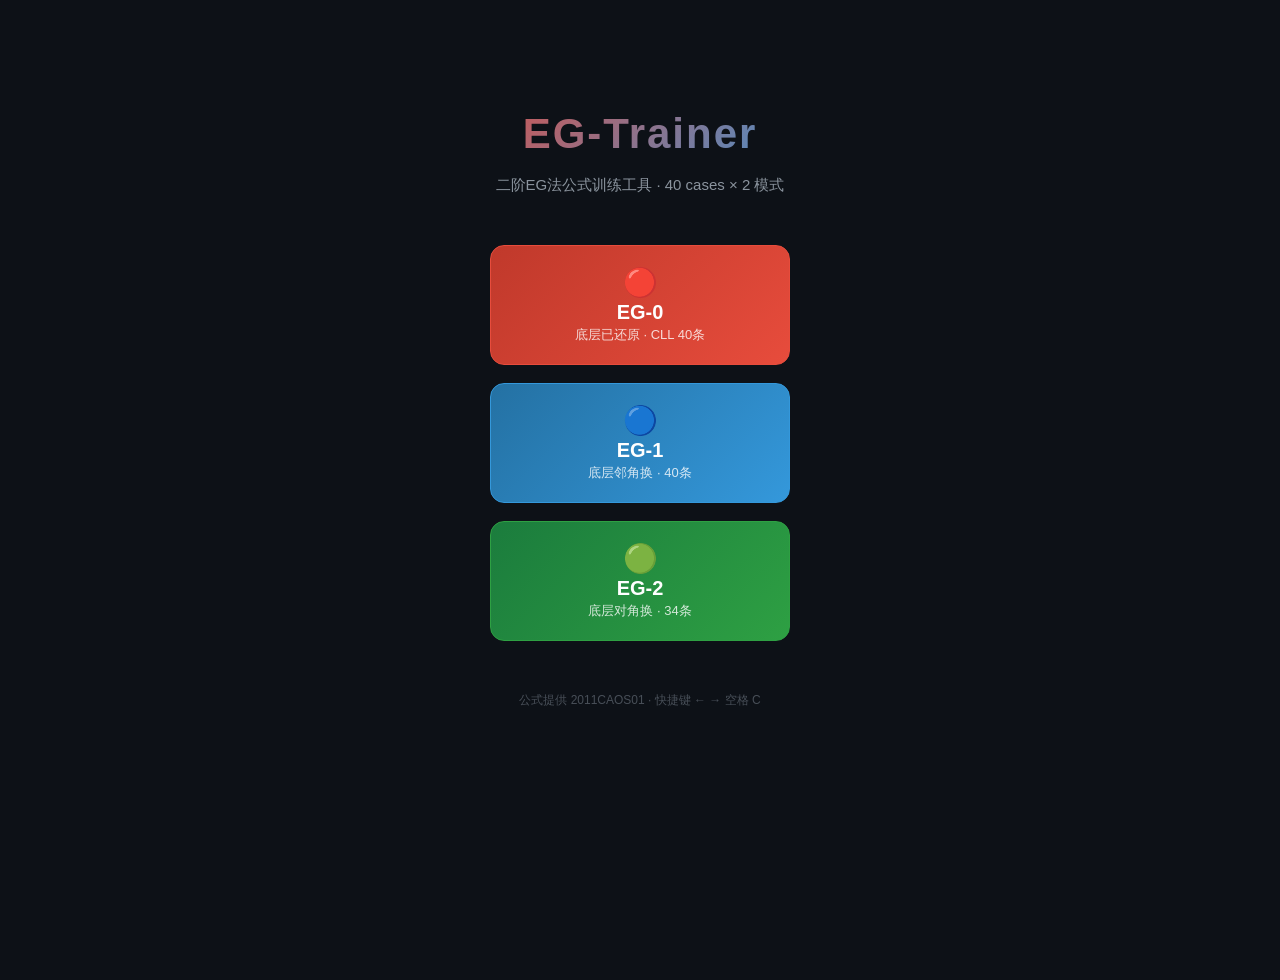
==== commit a7cc76e1: "trainer.html替换为index.html，根URL即可访问" ====
--- a/index.html
+++ b/index.html
@@ -1,377 +1,101 @@
-<!DOCTYPE html>
-<html>
-<head>
-<meta charset="UTF-8">
-<meta name="viewport" content="width=device-width, initial-scale=1.0">
-<title>EG1 Trainer</title>
-<style>
-body{font-family:Arial;text-align:center;background:#111;color:white}
-button{padding:10px 16px;margin:6px;font-size:15px;border:none;border-radius:8px}
-#scramble{font-size:22px;margin:18px}
-.casebox label{margin:5px}
-.hidden{display:none}
-table{margin:auto;border-collapse:collapse}
-td,th{border:1px solid white;padding:6px 10px}
-#result{font-size:22px;margin:15px;white-space:pre-line}
-.small{font-size:12px}
-.percent{color:#4cff4c}
-</style>
-</head>
-<body>
-
-<button onclick="showPage(1)">训练</button>
-<button onclick="showPage(2)">统计</button>
-
-<div id="page1">
-<h2>EG1 Training</h2>
-
-<div class="casebox" id="casebox">
-<label><input type="checkbox" checked value="H" onchange="nextScramble()">H</label>
-<label><input type="checkbox" checked value="Pi" onchange="nextScramble()">Pi</label>
-<label><input type="checkbox" checked value="T" onchange="nextScramble()">T</label>
-<label><input type="checkbox" checked value="L" onchange="nextScramble()">L</label>
-<label><input type="checkbox" checked value="U" onchange="nextScramble()">U</label>
-<label><input type="checkbox" checked value="S" onchange="nextScramble()">S</label>
-<label><input type="checkbox" checked value="AS" onchange="nextScramble()">AS</label>
-</div>
-
-<div id="shape"></div>
-<div id="scramble"></div>
-
-<button onclick="copyScramble()">复制打乱</button>
-<button onclick="nextScramble()">下一条</button>
-
-<br><br>
-
-<button onclick="correct()">做对了</button>
-<button onclick="wrong()">做错了</button>
-
-<div id="result"></div>
-
-<div class="small" style="margin-top:18px;line-height:1.6;">
-使用说明：勾选需要练习的EG1case后点击下一条刷新<br>
-练习时点击做对了1坤秒后自动切换下一条打乱
-</div>
-
-</div>
-
-<div id="page2" class="hidden">
-<h2>Case统计</h2>
-<table>
-<tr><th>Case</th><th>正确</th><th>错误</th><th>正确率</th></tr>
-<tbody id="caseStats"></tbody>
-</table>
-
-<br>
-<button onclick="resetStats()">清空统计</button>
-
-<br>
-<div class="small">公式提供2011CAOS01</div>
-</div>
-
-<script>
-
-// ===== 原始标准显示公式 =====
-const H_show_correct=[
-"R' F R2 U' R' F R U R' F'",
-"F' U R U' R2 F2 R U' F",
-"R' F R F' U2 F R U2 R' F",
-"R U R' F' R U R' U' R U R'"
-]
-
-const Pi_show_correct=[
-"F2 R U R' U2 R U R' U' F",
-"R' F R2 U' R2 F R",
-"F R' F U' F2 R U R",
-"R U' R' U R U' R' F R U' R'",
-"R U R' U R U' R2 F' R F R' F' R",
-"L' U' L U' L' U L2 F L' F' L F L'"
-]
-
-const T_show_correct=[
-"F L F' L2 U' L U L' U' L",
-"F' R' F R2 U R' U' R U R'",
-"R U' R2 F R U R U2 R'",
-"R U' R' F' U' F R' F' R F",
-"R U R2 F' R F R' F' R",
-"R U' R' U2 F R U2 R' F"
-]
-
-const L_show_correct=[
-"R U' R' U R U' R2 F' R F",
-"L' U L U' L' U L2 F L' F'",
-"R' U R2 U' R2 U' F R2 U' R'",
-"R U2 R' F R U' R2 F' R",
-"R U R' F' R U R' U' F R' F' R",
-"L' U' L F L' U' L U F' L F L'"
-]
-
-const U_show_correct=[
-"R U' R2 F R2 U R' U' R U' R'",
-"R U' R' U R U' R' F R U2 R' F R' F' R",
-"R U' R2 F2 R F' U R U R'",
-"R' F R F' R' F R2 U' R'",
-"R U' R' U R U' R' U R' F' R F",
-"L' U L U' L' U L U' L F L' F'"
-]
-
-const S_show_correct=[
-"R U R' U F R U' R2 F' R",
-"F R' F' R F R U' R' U R' F' R",
-"F R' F' R U R' F' R2 U R'",
-"F' R' F R2 U R' U' F R' F' R",
-"R U2 R' U R' F' R F R' F R",
-"R' F R2 U' R' U R U' R' F"
-]
-
-const AS_show_correct=[
-"R' F R2 U R' F' U' R U' R'",
-"R' F R U' R U R' F' R' F R F'",
-"F' R U R' U' R U R2 F' R",
-"R' F R F' U R U' R2 F' R F",
-"R' F2 R U' R U R' F' R U' R'",
-"R U' R2 F R U' R' F R F'"
-]
-
-// ===== Case 数据 =====
-const H_cases=[
-{name:"H1",algs:["F' R' F R F R' F' R2 U R'","R U' R2 F R F' R' F' R F","R' F R2 U' R' F R U R' F'","F R U' R' F' R U R2 F' R"]},
-{name:"H2",algs:["F' U R U' R2 F2 R U' F","R U' R' U' R U' R2 F2 R U R U R'","F U' R' F R2 U2 R' U F'"]},
-{name:"H3",algs:["R' F R F' U2 F R U2 R' F","R' U' R' F2 U F' R F'","R U' R' F U2 F' R' F2 R F'"]},
-{name:"H4",algs:["R U R' F' R U R' U' R U R'","F2 U' R U R2 F' R U' F","R' F R F' R' F R U' R' F R F'","F' R' F R U2 R U R' U' R U R'","F2 U R' F' R2 U R' U F'"]}
-]
-
-const Pi_cases=[
-{name:"Pi1",algs:["F U' R' F R U' F2 R U R'"]},
-{name:"Pi2",algs:["R U R2 F' R2 U R'","R U' R2 F R2 U' R'"]},
-{name:"Pi3",algs:["F' R U2 R' F' U2 F R' F' R"]},
-{name:"Pi4",algs:["R' F R U' R' F R F' R' F R","F' R U R' U' R U R' F' R U R'","F R' F' R U R' F' R F R' F' R"]},
-{name:"Pi5",algs:["F R U' R' U' F' R U R2 F' R","F U' R U2 R' F' R U R' F'","F' R' F R F' R' F2 R U' F"]},
-{name:"Pi6",algs:["F R U' R' F R U2 R' U F'","F' U R' F2 R F R' F' R F","F' R' F R U F R' F' R2 U R'"]}
-]
-
-const T_cases=[
-{name:"T1",algs:["R U' R2 F R2 U R' U2 R' F R F'","R U2 R' U' R' F' R F R' F' R"]},
-{name:"T2",algs:["R U' R' U2 R U2 R' F R U' R'","R U R' F' U2 R U R' U' R U R'"]},
-{name:"T3",algs:["R U2 R' U' R' F' R2 U R'","R' F R2 U' R' U' R' F2 R","R' F2 R U R U R2 F' R"]},
-{name:"T4",algs:["R' F R F' U R U' R' U' R' F' R F"]},
-{name:"T5",algs:["R U2 R2 F R2 U' R' F' R U R'","R' F' R2 U R' F' R U R'","R' F2 R2 U' R2 F R F R' F' R"]},
-{name:"T6",algs:["F' R U2 R' F' U2 R U R'","R' F R U2 F' R' F2 R F'","F R' F2 R F U2 R' F' R"]}
-]
-
-const L_cases=[
-{name:"L1",algs:["R U R' F' R U2 R' U2 R U R' ","R U' R' F R U' R' U' R' F2 R"]},
-{name:"L2",algs:["F' R' F R F R' F' R F R' F' R","R' F R F' R' F R U R U2 R'"]},
-{name:"L3",algs:["R U R2 F' U R2 U R2 U' R"]},
-{name:"L4",algs:["R' F R2 U R' F' R U2 R'","R' F2 R F' R' F R2 U R'"]},
-{name:"L5",algs:["R U R' F' R U R' U' F R' F' R","F' R' F R U' R U R' U' R U R'"]},
-{name:"L6",algs:["R' F' R F U' R' F' R U R' F' R","F R U' R' U R' F' R U R' F' R"]}
-]
-
-const U_cases=[
-{name:"U1",algs:["R U R' U R U' R2 F' R2 U R'","R U R2 F' R U' R U' R' U R U R'","R U' R' U' R U R' U R' F R2 U' R'"]},
-{name:"U2",algs:["R U R' F' U' R U R' U' F R' F' R","F' R' F R U R U R' U' F R' F' R"]},
-{name:"U3",algs:["R U' R' U' F R' F2 R2 U R'","F' U2 R U2 R' U2 F"]},
-{name:"U4",algs:["R U' R' F R U' R2 F R"]},
-{name:"U5",algs:["R' F R F' U R U' R' F R U' R'","R U' R' U R U' R' U' F R U' R'"]},
-{name:"U6",algs:["R U' R' F U' R' F R F' R' F R","R' F R U' R' F R U F' R' F R"]}
-]
-
-const S_cases=[
-{name:"S1",algs:["R U' R2 F' R F U R' F R"]},
-{name:"S2",algs:["R U R' F2 U F R U R'","F' R' F R U' R U R' U' F R' F' R","R' F' R F R' U2 R U' R2 F R2"]},
-{name:"S3",algs:["R' F R U2 R U' R2 F2 R F'"]},
-{name:"S4",algs:["F' U R U' R' U F R U R'","R U' R' F U' R' F R2 U R' F'","R' F' R U2 R U R' F' R U' R'"]},
-{name:"S5",algs:["F' R' F R2 U2 R U2 R U R'"]},
-{name:"S6",algs:["R' F' R U' F' R' F R2 U R'"]}
-]
-
-const AS_cases=[
-{name:"AS1",algs:["R' F' R U' F' R' F R2 U R'"]},
-{name:"AS2",algs:["R U' R' F' U' F2 R U' R'","F R U' R' U R' F' R U F' R U R'","F' U' F2 R' F2 R2 U R'"]},
-{name:"AS3",algs:["R U' R' U2 R U2 R2 F' R F"]},
-{name:"AS4",algs:["R U' R' F' U' R U R' U' F","F R U' R2 F' R U F' R U R'","R U R' F R U' R' U2 R' F R"]},
-{name:"AS5",algs:["F' R' F R U R U R' U' R U R'","R U F' R U R2 U' R U R'","R U R' U2 R' F' R F R' F R"]},
-{name:"AS6",algs:["R U R' F' U' R U R' U' R U R'"]}
-]
-
-// ===== 初始化 =====
-let statsCase={}
-function initStats(){
-["H","Pi","T","L","U","S","AS"].forEach(c=>statsCase[c]={correct:0,wrong:0})
-}
-
-let lastHCase="",lastPiCase="",lastTCase="",lastLCase="",lastUCase="",lastSCase="",lastASCase="",lastAlg=""
-let currentAlg="",currentCase="",currentScramble=""
-let lastCase=""
-let lastSubCase=""
-
-function invertAlg(alg){
-return alg.split(" ").reverse().map(m=>{
-if(m.includes("'"))return m.replace("'","")
-if(m.includes("2"))return m
-return m+"'"
-}).join(" ")
-}
-
-function percent(c,w){
-let t=c+w
-if(t==0)return "0%"
-return ((c/t*100).toFixed(0))+"%"
-}
-
-function getSelectedCases(){
-return Array.from(document.getElementById("casebox").querySelectorAll("input:checked")).map(b=>b.value)
-}
-
-function nextScramble(){
-
-let selected=getSelectedCases()
-if(selected.length==0)return
-
-let r
-let tries=0
-
-do{
-let c=selected[Math.floor(Math.random()*selected.length)]
-
-let chosen,alg
-
-if(c==="H"){
-chosen=H_cases[Math.floor(Math.random()*H_cases.length)]
-alg=chosen.algs[Math.floor(Math.random()*chosen.algs.length)]
-lastHCase=chosen.name
-}
-else if(c==="Pi"){
-chosen=Pi_cases[Math.floor(Math.random()*Pi_cases.length)]
-alg=chosen.algs[Math.floor(Math.random()*chosen.algs.length)]
-lastPiCase=chosen.name
-}
-else if(c==="T"){
-chosen=T_cases[Math.floor(Math.random()*T_cases.length)]
-alg=chosen.algs[Math.floor(Math.random()*chosen.algs.length)]
-lastTCase=chosen.name
-}
-else if(c==="L"){
-chosen=L_cases[Math.floor(Math.random()*L_cases.length)]
-alg=chosen.algs[Math.floor(Math.random()*chosen.algs.length)]
-lastLCase=chosen.name
-}
-else if(c==="U"){
-chosen=U_cases[Math.floor(Math.random()*U_cases.length)]
-alg=chosen.algs[Math.floor(Math.random()*chosen.algs.length)]
-lastUCase=chosen.name
-}
-else if(c==="S"){
-chosen=S_cases[Math.floor(Math.random()*S_cases.length)]
-alg=chosen.algs[Math.floor(Math.random()*chosen.algs.length)]
-lastSCase=chosen.name
-}
-else if(c==="AS"){
-chosen=AS_cases[Math.floor(Math.random()*AS_cases.length)]
-alg=chosen.algs[Math.floor(Math.random()*chosen.algs.length)]
-lastASCase=chosen.name
-}
-
-r={case:c,alg:alg,name:chosen.name}
-
-tries++
-
-}while(r.name===lastSubCase && tries<20)
-
-currentAlg=r.alg
-currentCase=r.case
-currentScramble=invertAlg(r.alg)
-
-lastCase=currentCase
-lastSubCase=r.name
-
-document.getElementById("shape").innerText="形状: "+r.case
-document.getElementById("scramble").innerText=currentScramble
-document.getElementById("result").innerText=""
-}
-
-function correct(){
-statsCase[currentCase].correct++
-saveStats()
-document.getElementById("result").innerText="蒸蚌"
-updateStats()
-setTimeout(nextScramble,2500)
-}
-
-function wrong(){
-statsCase[currentCase].wrong++
-saveStats()
-
-let showAlg=currentAlg
-if(currentCase==="H"){
-let index=parseInt(lastHCase.replace("H",""))-1
-showAlg=H_show_correct[index]
-}
-else if(currentCase==="Pi"){
-let index=parseInt(lastPiCase.replace("Pi",""))-1
-showAlg=Pi_show_correct[index]
-}
-else if(currentCase==="T"){
-let index=parseInt(lastTCase.replace("T",""))-1
-showAlg=T_show_correct[index]
-}
-else if(currentCase==="L"){
-let index=parseInt(lastLCase.replace("L",""))-1
-showAlg=L_show_correct[index]
-}
-else if(currentCase==="U"){
-let index=parseInt(lastUCase.replace("U",""))-1
-showAlg=U_show_correct[index]
-}
-else if(currentCase==="S"){
-let index=parseInt(lastSCase.replace("S",""))-1
-showAlg=S_show_correct[index]
-}
-else if(currentCase==="AS"){
-let index=parseInt(lastASCase.replace("AS",""))-1
-showAlg=AS_show_correct[index]
-}
-
-document.getElementById("result").innerText="正确公式：\n"+showAlg+"\n菜就多练"
-updateStats()
-}
-
-function updateStats(){
-let caseHTML=""
-for(let c in statsCase){
-let d=statsCase[c]
-caseHTML+=`<tr><td>${c}</td><td>${d.correct}</td><td>${d.wrong}</td><td class="percent">${percent(d.correct,d.wrong)}</td></tr>`
-}
-document.getElementById("caseStats").innerHTML=caseHTML
-
-}
-
-function saveStats(){
-localStorage.setItem("eg1_case",JSON.stringify(statsCase))
-}
-function loadStats(){
-let c=localStorage.getItem("eg1_case")
-if(c) statsCase=JSON.parse(c)
-else initStats()
-}
-
-function resetStats(){localStorage.clear();initStats();updateStats()}
-
-function copyScramble(){
-navigator.clipboard.writeText(currentScramble)
-document.getElementById("result").innerText="已复制"
-}
-
-function showPage(n){
-document.getElementById("page1").classList.toggle("hidden",n!=1)
-document.getElementById("page2").classList.toggle("hidden",n!=2)
-}
-
-loadStats()
-updateStats()
-nextScramble()
-
-</script>
-</body>
-</html>
+<!DOCTYPE html>
+<html lang="zh-CN">
+<head>
+<meta charset="UTF-8">
+<meta name="viewport" content="width=device-width, initial-scale=1.0">
+<title>EG-Trainer — 二阶EG法公式训练</title>
+<link rel="stylesheet" href="style.css">
+</head>
+<body>
+
+<!-- ===== 首页：选择训练模式 ===== -->
+<div id="page0">
+  <div class="home-container fade-in">
+    <h1>EG-Trainer</h1>
+    <p class="subtitle">二阶EG法公式训练工具 · 40 cases × 2 模式</p>
+
+    <button class="home-btn eg0" onclick="startTraining('EG0')">
+      <span class="btn-icon">🔴</span>
+      <span class="btn-label">EG-0</span>
+      <span class="btn-desc">底层已还原 · CLL 40条</span>
+    </button>
+
+    <button class="home-btn eg1" onclick="startTraining('EG1')">
+      <span class="btn-icon">🔵</span>
+      <span class="btn-label">EG-1</span>
+      <span class="btn-desc">底层邻角换 · 40条</span>
+    </button>
+
+    <button class="home-btn eg2" onclick="startTraining('EG2')">
+      <span class="btn-icon">🟢</span>
+      <span class="btn-label">EG-2</span>
+      <span class="btn-desc">底层对角换 · 34条</span>
+    </button>
+
+    <p class="home-footer">公式提供 2011CAOS01 · 快捷键 ← → 空格 C</p>
+  </div>
+</div>
+
+<!-- ===== 训练页 ===== -->
+<div id="page1" class="hidden">
+
+  <div class="navbar">
+    <button class="btn-back" onclick="goHome()">← 首页</button>
+    <button class="nav-btn active" id="navTrain" onclick="showPage(1)">训练</button>
+    <button class="nav-btn" id="navStats" onclick="showPage(2)">统计</button>
+    <span class="mode-badge" id="modeLabel"></span>
+  </div>
+
+  <div class="main-content">
+
+    <!-- 训练 Tab -->
+    <div id="trainPage" class="fade-in">
+      <h2 id="titleTrain">EG Training</h2>
+
+      <div class="casebox" id="casebox"></div>
+
+      <div class="scramble-card">
+        <div id="shape"></div>
+        <div id="scramble"></div>
+      </div>
+
+      <div class="btn-row">
+        <button class="btn btn-secondary" onclick="copyScramble()">📋 复制打乱</button>
+        <button class="btn btn-secondary" onclick="nextScramble()">🎲 下一条</button>
+      </div>
+
+      <div class="btn-row">
+        <button class="btn btn-correct" onclick="correct()">✅ 做对了</button>
+        <button class="btn btn-wrong" onclick="wrong()">❌ 做错了</button>
+      </div>
+
+      <div id="result"></div>
+
+      <div class="help-text">
+        使用说明：勾选需要练习的case后点击下一条刷新<br>
+        做对1坤秒后自动切换 · 键盘快捷键：<b>→</b> 做对了 · <b>←</b> 做错了 · <b>空格</b> 下一条 · <b>C</b> 复制
+      </div>
+    </div>
+
+    <!-- 统计 Tab -->
+    <div id="statsPage" class="hidden fade-in">
+      <h2 id="titleStats">Case统计</h2>
+
+      <div class="stats-container">
+        <table>
+          <thead>
+            <tr><th>Case</th><th>正确</th><th>错误</th><th>正确率</th></tr>
+          </thead>
+          <tbody id="caseStats"></tbody>
+        </table>
+
+        <button class="btn-reset" onclick="resetStats()">🗑 清空统计</button>
+      </div>
+    </div>
+
+  </div>
+</div>
+
+<script src="script.js"></script>
+</body>
+</html>
--- a/style.css
+++ b/style.css
@@ -0,0 +1,374 @@
+/* ============================================
+   EG-Trainer — 二阶EG法公式训练工具
+   ============================================ */
+
+/* === Reset & Base === */
+*, *::before, *::after { box-sizing: border-box; margin: 0; padding: 0; }
+
+body {
+  font-family: -apple-system, BlinkMacSystemFont, "Segoe UI", "PingFang SC",
+               "Microsoft YaHei", "Helvetica Neue", Arial, sans-serif;
+  text-align: center;
+  background: #0d1117;
+  color: #e6edf3;
+  min-height: 100vh;
+  line-height: 1.6;
+}
+
+/* === Home Page === */
+.home-container {
+  max-width: 480px;
+  margin: 80px auto 0;
+  padding: 20px;
+}
+
+.home-container h1 {
+  font-size: 42px;
+  font-weight: 700;
+  letter-spacing: 2px;
+  margin-bottom: 6px;
+  background: linear-gradient(135deg, #e74c3c, #3498db);
+  -webkit-background-clip: text;
+  -webkit-text-fill-color: transparent;
+  background-clip: text;
+}
+
+.home-container .subtitle {
+  color: #8b949e;
+  font-size: 15px;
+  margin-bottom: 48px;
+}
+
+.home-btn {
+  display: block;
+  width: 100%;
+  max-width: 300px;
+  padding: 20px 24px;
+  margin: 0 auto 18px;
+  font-size: 20px;
+  font-weight: 600;
+  border: 1px solid;
+  border-radius: 14px;
+  cursor: pointer;
+  transition: all 0.2s ease;
+  position: relative;
+  overflow: hidden;
+}
+
+.home-btn .btn-icon {
+  font-size: 28px;
+  display: block;
+  margin-bottom: 2px;
+}
+
+.home-btn .btn-label {
+  display: block;
+  font-size: 20px;
+}
+
+.home-btn .btn-desc {
+  display: block;
+  font-size: 13px;
+  font-weight: 400;
+  margin-top: 2px;
+  opacity: 0.8;
+}
+
+.home-btn.eg0 {
+  background: linear-gradient(135deg, #c0392b, #e74c3c);
+  color: #fff;
+  border-color: #e74c3c;
+}
+.home-btn.eg0:hover { transform: translateY(-2px); box-shadow: 0 8px 25px rgba(231,76,60,0.35); }
+
+.home-btn.eg1 {
+  background: linear-gradient(135deg, #2471a3, #3498db);
+  color: #fff;
+  border-color: #3498db;
+}
+.home-btn.eg1:hover { transform: translateY(-2px); box-shadow: 0 8px 25px rgba(52,152,219,0.35); }
+
+.home-btn.eg2 {
+  background: linear-gradient(135deg, #1b7c3d, #2ea043);
+  color: #fff;
+  border-color: #2ea043;
+}
+.home-btn.eg2:hover { transform: translateY(-2px); box-shadow: 0 8px 25px rgba(46,160,67,0.35); }
+
+.home-footer {
+  margin-top: 50px;
+  color: #484f58;
+  font-size: 12px;
+}
+
+/* === Navbar === */
+.navbar {
+  display: flex;
+  align-items: center;
+  justify-content: center;
+  gap: 8px;
+  padding: 14px 20px;
+  background: #161b22;
+  border-bottom: 1px solid #30363d;
+  flex-wrap: wrap;
+}
+
+.navbar .btn-back {
+  background: none;
+  color: #8b949e;
+  font-size: 14px;
+  padding: 6px 14px;
+  border: 1px solid #30363d;
+  border-radius: 8px;
+  transition: all 0.15s;
+}
+.navbar .btn-back:hover { color: #e6edf3; border-color: #58a6ff; }
+
+.navbar .nav-btn {
+  background: #21262d;
+  color: #c9d1d9;
+  font-size: 15px;
+  padding: 8px 22px;
+  border: 1px solid #30363d;
+  border-radius: 8px;
+  cursor: pointer;
+  transition: all 0.15s;
+}
+.navbar .nav-btn:hover { background: #30363d; }
+.navbar .nav-btn.active {
+  background: #1f6feb;
+  border-color: #1f6feb;
+  color: #fff;
+  font-weight: 600;
+}
+
+.navbar .mode-badge {
+  font-size: 13px;
+  font-weight: 600;
+  padding: 4px 12px;
+  border-radius: 12px;
+  margin-left: 8px;
+}
+.navbar .mode-badge.eg0-badge { background: #e74c3c33; color: #f87171; border: 1px solid #e74c3c55; }
+.navbar .mode-badge.eg1-badge { background: #3498db33; color: #60a5fa; border: 1px solid #3498db55; }
+.navbar .mode-badge.eg2-badge { background: #2ea04333; color: #7ee787; border: 1px solid #2ea04355; }
+
+/* === Main Content === */
+.main-content {
+  max-width: 600px;
+  margin: 0 auto;
+  padding: 30px 20px;
+}
+
+/* === Case Checkboxes === */
+.casebox {
+  display: flex;
+  justify-content: center;
+  gap: 6px;
+  flex-wrap: wrap;
+  margin-bottom: 24px;
+}
+
+.casebox label {
+  display: flex;
+  align-items: center;
+  gap: 4px;
+  padding: 8px 14px;
+  background: #21262d;
+  border: 1px solid #30363d;
+  border-radius: 8px;
+  cursor: pointer;
+  font-size: 15px;
+  font-weight: 600;
+  transition: all 0.15s;
+  user-select: none;
+}
+.casebox label:hover { background: #30363d; border-color: #58a6ff; }
+.casebox label:has(input:checked) {
+  background: #1f6feb22;
+  border-color: #1f6feb;
+  color: #58a6ff;
+}
+.casebox input[type="checkbox"] {
+  accent-color: #1f6feb;
+  width: 16px;
+  height: 16px;
+}
+
+/* === Scramble Display === */
+.scramble-card {
+  background: #161b22;
+  border: 1px solid #30363d;
+  border-radius: 14px;
+  padding: 24px;
+  margin-bottom: 20px;
+}
+
+#shape {
+  font-size: 15px;
+  color: #8b949e;
+  margin-bottom: 8px;
+  font-weight: 500;
+}
+
+#scramble {
+  font-size: 26px;
+  font-weight: 700;
+  font-family: "SF Mono", "Fira Code", "Consolas", monospace;
+  letter-spacing: 2px;
+  color: #e6edf3;
+  word-break: break-all;
+  line-height: 1.5;
+}
+
+/* === Buttons === */
+.btn-row {
+  display: flex;
+  justify-content: center;
+  gap: 10px;
+  flex-wrap: wrap;
+  margin-bottom: 24px;
+}
+
+.btn {
+  padding: 10px 22px;
+  font-size: 15px;
+  font-weight: 600;
+  border: 1px solid #30363d;
+  border-radius: 10px;
+  cursor: pointer;
+  transition: all 0.15s;
+}
+
+.btn-secondary {
+  background: #21262d;
+  color: #c9d1d9;
+}
+.btn-secondary:hover { background: #30363d; border-color: #58a6ff; }
+
+.btn-correct {
+  background: linear-gradient(135deg, #1a7f37, #238636);
+  color: #fff;
+  border-color: #238636;
+  font-size: 17px;
+  padding: 12px 36px;
+}
+.btn-correct:hover { box-shadow: 0 4px 15px rgba(35,134,54,0.35); transform: translateY(-1px); }
+
+.btn-wrong {
+  background: linear-gradient(135deg, #b62324, #da3633);
+  color: #fff;
+  border-color: #da3633;
+  font-size: 17px;
+  padding: 12px 36px;
+}
+.btn-wrong:hover { box-shadow: 0 4px 15px rgba(218,54,51,0.35); transform: translateY(-1px); }
+
+/* === Result Display === */
+#result {
+  font-size: 22px;
+  margin: 20px 0;
+  white-space: pre-line;
+  min-height: 30px;
+  font-weight: 600;
+  line-height: 1.6;
+}
+
+.result-success { color: #3fb950; }
+.result-fail { color: #f85149; }
+
+/* === Stats Page === */
+.stats-container {
+  max-width: 500px;
+  margin: 0 auto;
+}
+
+table {
+  width: 100%;
+  margin: 20px auto;
+  border-collapse: collapse;
+  font-size: 15px;
+}
+
+td, th {
+  border: 1px solid #30363d;
+  padding: 10px 14px;
+}
+
+th {
+  background: #161b22;
+  color: #8b949e;
+  font-weight: 600;
+  font-size: 13px;
+  text-transform: uppercase;
+  letter-spacing: 1px;
+}
+
+td { color: #c9d1d9; }
+
+tr:hover td { background: #161b22; }
+
+.percent { color: #3fb950; font-weight: 600; }
+
+.btn-reset {
+  background: #21262d;
+  color: #f85149;
+  border-color: #f8514933;
+  padding: 8px 20px;
+  font-size: 14px;
+  border-radius: 8px;
+  cursor: pointer;
+  transition: all 0.15s;
+}
+.btn-reset:hover { background: #f8514922; border-color: #f85149; }
+
+/* === Help Text === */
+.help-text {
+  margin-top: 28px;
+  color: #484f58;
+  font-size: 13px;
+  line-height: 1.8;
+}
+
+.help-text a { color: #58a6ff; text-decoration: none; }
+.help-text a:hover { text-decoration: underline; }
+
+/* === Animations === */
+@keyframes fadeIn {
+  from { opacity: 0; transform: translateY(8px); }
+  to   { opacity: 1; transform: translateY(0); }
+}
+.fade-in { animation: fadeIn 0.3s ease; }
+
+@keyframes pulse {
+  0%,100% { transform: scale(1); }
+  50%     { transform: scale(1.05); }
+}
+.pulse { animation: pulse 0.4s ease; }
+
+/* === Utility === */
+.hidden { display: none !important; }
+
+/* === Responsive === */
+@media (max-width: 480px) {
+  .home-container { margin-top: 40px; padding: 16px; }
+  .home-container h1 { font-size: 32px; }
+  .home-btn { padding: 16px 20px; font-size: 18px; }
+
+  .navbar { padding: 10px 12px; gap: 6px; }
+  .navbar .nav-btn { font-size: 14px; padding: 6px 14px; }
+
+  #scramble { font-size: 22px; }
+
+  .btn-correct, .btn-wrong { padding: 10px 24px; font-size: 15px; }
+
+  .casebox label { padding: 6px 10px; font-size: 14px; }
+
+  table { font-size: 13px; }
+  td, th { padding: 7px 8px; }
+}
+
+@media (max-width: 360px) {
+  #scramble { font-size: 18px; letter-spacing: 1px; }
+  .btn-correct, .btn-wrong { padding: 10px 18px; }
+}
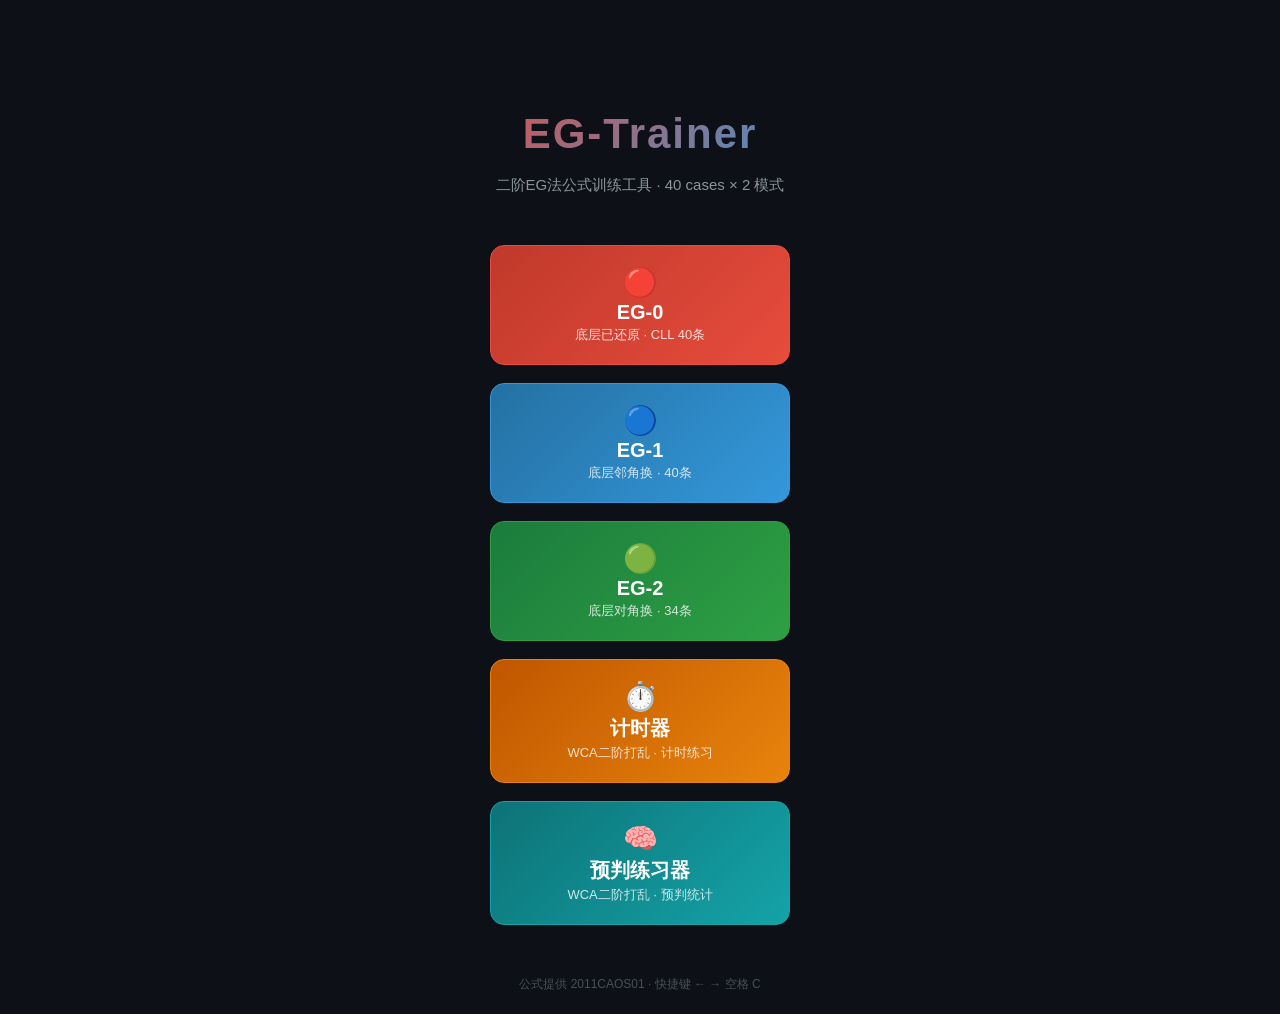
==== commit 4d86d1b2: "更新计时器和预判计数器功能" ====
--- a/index.html
+++ b/index.html
@@ -32,6 +32,18 @@
       <span class="btn-desc">底层对角换 · 34条</span>
     </button>
 
+    <button class="home-btn timer-btn" onclick="startTimer()">
+      <span class="btn-icon">⏱️</span>
+      <span class="btn-label">计时器</span>
+      <span class="btn-desc">WCA二阶打乱 · 计时练习</span>
+    </button>
+
+    <button class="home-btn preinspect-btn" onclick="startPreinspect()">
+      <span class="btn-icon">🧠</span>
+      <span class="btn-label">预判练习器</span>
+      <span class="btn-desc">WCA二阶打乱 · 预判统计</span>
+    </button>
+
     <p class="home-footer">公式提供 2011CAOS01 · 快捷键 ← → 空格 C</p>
   </div>
 </div>
@@ -96,6 +108,105 @@
   </div>
 </div>
 
+<!-- ===== 计时器 ===== -->
+<div id="page2" class="hidden">
+  <div class="navbar">
+    <button class="btn-back" onclick="goHome()">← 首页</button>
+    <button class="nav-btn active" id="navTimerTab1" onclick="showTimerTab(1)">计时</button>
+    <button class="nav-btn" id="navTimerTab2" onclick="showTimerTab(2)">统计</button>
+  </div>
+
+  <!-- 计时 Tab -->
+  <div id="timerTab1" class="timer-content fade-in">
+    <div class="scramble-card">
+      <div id="timerScramble"></div>
+    </div>
+
+    <div class="inspect-option">
+      <label class="inspect-label">
+        <input type="checkbox" id="inspectCheck" onchange="toggleInspection()">
+        <span>15秒观察时间</span>
+      </label>
+    </div>
+
+    <div class="timer-display" id="timerDisplay"
+         onmousedown="timerPress()" onmouseup="timerRelease()" onmouseleave="timerCancel()"
+         ontouchstart="timerPress()" ontouchend="timerRelease()" ontouchcancel="timerCancel()">
+      <span id="timerTime">0.00</span>
+    </div>
+
+    <!-- 罚时选择（计时结束后显示） -->
+    <div class="penalty-row hidden" id="penaltyRow">
+      <button class="btn btn-penalty-ok" id="btnPenaltyOK" onclick="setNoPenalty()">✓ 无罚时</button>
+      <button class="btn btn-penalty-plus2" id="btnPenaltyPlus2" onclick="setPlus2()">+2</button>
+      <button class="btn btn-penalty-dnf" id="btnPenaltyDNF" onclick="setDNF()">DNF</button>
+    </div>
+
+    <p class="timer-hint" id="timerHint">按住空格键准备，松开开始计时</p>
+  </div>
+
+  <!-- 统计 Tab -->
+  <div id="timerTab2" class="timer-content hidden fade-in">
+    <div class="timer-stats" id="timerStats">
+      <div class="timer-stat-item">🏆 最佳: <strong id="statBest">—</strong></div>
+      <div class="timer-stat-item">📊 ao5: <strong id="statAO5">—</strong></div>
+      <div class="timer-stat-item">📈 ao12: <strong id="statAO12">—</strong></div>
+    </div>
+
+    <div class="time-list-container">
+      <h3>成绩列表</h3>
+      <div class="time-list-wrap">
+        <table class="time-table">
+          <thead>
+            <tr><th>#</th><th>成绩</th><th>打乱</th></tr>
+          </thead>
+          <tbody id="timeList"></tbody>
+        </table>
+        <p class="no-times" id="noTimes">暂无记录，开始计时吧！</p>
+      </div>
+      <button class="btn-reset" onclick="resetTimer()">🗑 清空记录</button>
+    </div>
+  </div>
+</div>
+
+<!-- ===== 预判练习器 ===== -->
+<div id="page3" class="hidden">
+  <div class="navbar">
+    <button class="btn-back" onclick="goHome()">← 首页</button>
+    <span class="page-title">🧠 预判练习器</span>
+  </div>
+
+  <div class="preinspect-container fade-in">
+    <div class="scramble-card">
+      <div id="piScramble"></div>
+    </div>
+
+    <div class="btn-row">
+      <button class="btn btn-correct" onclick="piCorrect()">✅ 做对了</button>
+      <button class="btn btn-wrong" onclick="piWrong()">❌ 做错了</button>
+    </div>
+
+    <div class="btn-row">
+      <button class="btn btn-secondary" onclick="piNext()">🎲 下一条</button>
+    </div>
+
+    <div id="piResult"></div>
+
+    <div class="pi-stats">
+      <div class="pi-stat-item">✅ 正确: <strong id="piCorrectCount">0</strong></div>
+      <div class="pi-stat-item">❌ 错误: <strong id="piWrongCount">0</strong></div>
+      <div class="pi-stat-item">📊 正确率: <strong id="piRate">0%</strong></div>
+    </div>
+
+    <button class="btn-reset" onclick="resetPI()">🗑 清空统计</button>
+
+    <p class="help-text">
+      使用说明：查看打乱公式后进行预判练习<br>
+      键盘快捷键：<b>→</b> 做对了 · <b>←</b> 做错了 · <b>空格</b> 下一条
+    </p>
+  </div>
+</div>
+
 <script src="script.js"></script>
 </body>
 </html>
--- a/style.css
+++ b/style.css
@@ -349,6 +349,328 @@
 /* === Utility === */
 .hidden { display: none !important; }
 
+/* === New Home Buttons === */
+.home-btn.timer-btn {
+  background: linear-gradient(135deg, #c05600, #e8840c);
+  color: #fff;
+  border-color: #e8840c;
+}
+.home-btn.timer-btn:hover { transform: translateY(-2px); box-shadow: 0 8px 25px rgba(232,132,12,0.35); }
+
+.home-btn.preinspect-btn {
+  background: linear-gradient(135deg, #0d7377, #14a3a8);
+  color: #fff;
+  border-color: #14a3a8;
+}
+.home-btn.preinspect-btn:hover { transform: translateY(-2px); box-shadow: 0 8px 25px rgba(20,163,168,0.35); }
+
+/* === Page Title in Navbar === */
+.navbar .page-title {
+  font-size: 17px;
+  font-weight: 700;
+  color: #e6edf3;
+  margin-left: 4px;
+}
+
+/* === Timer Page === */
+.timer-content {
+  max-width: 600px;
+  margin: 0 auto;
+  padding: 30px 20px;
+}
+
+/* === Inspection Checkbox === */
+.inspect-option {
+  display: flex;
+  justify-content: center;
+  margin-bottom: 14px;
+}
+
+.inspect-label {
+  display: flex;
+  align-items: center;
+  gap: 8px;
+  padding: 8px 18px;
+  background: #21262d;
+  border: 1px solid #30363d;
+  border-radius: 8px;
+  cursor: pointer;
+  font-size: 15px;
+  color: #c9d1d9;
+  transition: all 0.15s;
+  user-select: none;
+}
+.inspect-label:hover {
+  background: #30363d;
+  border-color: #58a6ff;
+}
+.inspect-label input[type="checkbox"] {
+  accent-color: #e8840c;
+  width: 18px;
+  height: 18px;
+  cursor: pointer;
+}
+.inspect-label:has(input:checked) {
+  background: #e8840c22;
+  border-color: #e8840c;
+  color: #f0a040;
+}
+
+/* === Timer Display === */
+.timer-display {
+  background: #161b22;
+  border: 2px solid #30363d;
+  border-radius: 20px;
+  padding: 40px 20px;
+  margin-bottom: 12px;
+  cursor: pointer;
+  transition: all 0.15s;
+  user-select: none;
+  -webkit-user-select: none;
+  touch-action: manipulation;
+}
+.timer-display:hover {
+  border-color: #58a6ff;
+  background: #1a1f2b;
+}
+
+/* Ready state — holding space / pressing */
+.timer-display.ready {
+  border-color: #3fb950;
+  box-shadow: 0 0 20px rgba(63,185,80,0.4);
+  background: #1a2b1f;
+}
+
+/* Inspection countdown state */
+.timer-display.inspecting {
+  border-color: #e8840c;
+  animation: inspectPulse 1s ease-in-out infinite;
+  background: #1f1a12;
+}
+
+@keyframes inspectPulse {
+  0%, 100% { box-shadow: 0 0 8px rgba(232,132,12,0.25); }
+  50%      { box-shadow: 0 0 28px rgba(232,132,12,0.5); }
+}
+
+.timer-display.running {
+  border-color: #3fb950;
+  animation: timerGlow 1.5s ease-in-out infinite;
+}
+
+@keyframes timerGlow {
+  0%, 100% { box-shadow: 0 0 8px rgba(63,185,80,0.2); }
+  50%      { box-shadow: 0 0 24px rgba(63,185,80,0.45); }
+}
+
+.timer-display.stopped {
+  border-color: #f85149;
+}
+
+#timerTime {
+  font-size: 96px;
+  font-weight: 700;
+  font-family: "SF Mono", "Fira Code", "Consolas", monospace;
+  color: #e6edf3;
+  letter-spacing: 4px;
+  line-height: 1;
+}
+
+.timer-hint {
+  color: #8b949e;
+  font-size: 14px;
+  margin-bottom: 20px;
+}
+
+/* === Penalty Selection Row === */
+.penalty-row {
+  display: flex;
+  justify-content: center;
+  gap: 12px;
+  margin-bottom: 14px;
+  flex-wrap: wrap;
+}
+
+.btn-penalty-ok,
+.btn-penalty-plus2,
+.btn-penalty-dnf {
+  padding: 10px 22px;
+  font-size: 16px;
+  font-weight: 600;
+  border: 2px solid #30363d;
+  border-radius: 10px;
+  cursor: pointer;
+  transition: all 0.15s;
+  background: #21262d;
+  color: #c9d1d9;
+  user-select: none;
+}
+
+.btn-penalty-ok:hover,
+.btn-penalty-ok.selected {
+  background: #1a7f3733;
+  border-color: #3fb950;
+  color: #3fb950;
+}
+
+.btn-penalty-plus2:hover,
+.btn-penalty-plus2.selected {
+  background: #e8840c33;
+  border-color: #e8840c;
+  color: #e8840c;
+}
+
+.btn-penalty-dnf:hover,
+.btn-penalty-dnf.selected {
+  background: #da363333;
+  border-color: #f85149;
+  color: #f85149;
+}
+
+.timer-stats {
+  display: flex;
+  justify-content: center;
+  gap: 20px;
+  flex-wrap: wrap;
+  margin-bottom: 28px;
+}
+
+.timer-stat-item {
+  background: #161b22;
+  border: 1px solid #30363d;
+  border-radius: 10px;
+  padding: 10px 20px;
+  font-size: 14px;
+  color: #8b949e;
+  min-width: 100px;
+}
+
+.timer-stat-item strong {
+  color: #e6edf3;
+  font-size: 18px;
+  display: block;
+  margin-top: 2px;
+}
+
+/* === Time List === */
+.time-list-container h3 {
+  color: #c9d1d9;
+  font-size: 16px;
+  margin-bottom: 12px;
+}
+
+.time-list-wrap {
+  max-height: 400px;
+  overflow-y: auto;
+  margin-bottom: 16px;
+  border: 1px solid #30363d;
+  border-radius: 10px;
+}
+
+.time-table {
+  width: 100%;
+  margin: 0;
+  font-size: 14px;
+}
+
+.time-table th {
+  position: sticky;
+  top: 0;
+  z-index: 1;
+}
+
+.time-table td {
+  font-family: "SF Mono", "Fira Code", "Consolas", monospace;
+  font-size: 13px;
+}
+
+.time-table .best-row td {
+  color: #3fb950;
+  font-weight: 700;
+}
+
+.time-table td:nth-child(3) {
+  font-size: 12px;
+  color: #8b949e;
+  max-width: 200px;
+  overflow: hidden;
+  text-overflow: ellipsis;
+  white-space: nowrap;
+}
+
+.penalty-mark {
+  color: #f85149;
+  font-size: 12px;
+  font-weight: 700;
+  margin-left: 4px;
+}
+
+.no-times {
+  color: #484f58;
+  font-size: 14px;
+  padding: 24px;
+  text-align: center;
+}
+
+/* === Pre-inspection Page === */
+.preinspect-container {
+  max-width: 600px;
+  margin: 0 auto;
+  padding: 30px 20px;
+}
+
+#piScramble {
+  font-size: 26px;
+  font-weight: 700;
+  font-family: "SF Mono", "Fira Code", "Consolas", monospace;
+  letter-spacing: 2px;
+  color: #e6edf3;
+  word-break: break-all;
+  line-height: 1.5;
+}
+
+#piResult {
+  font-size: 18px;
+  margin: 16px 0;
+  min-height: 28px;
+  font-weight: 600;
+}
+
+.pi-stats {
+  display: flex;
+  justify-content: center;
+  gap: 16px;
+  flex-wrap: wrap;
+  margin: 20px 0;
+}
+
+.pi-stat-item {
+  background: #161b22;
+  border: 1px solid #30363d;
+  border-radius: 10px;
+  padding: 12px 22px;
+  font-size: 15px;
+  color: #8b949e;
+}
+
+.pi-stat-item strong {
+  color: #e6edf3;
+  font-size: 24px;
+  display: block;
+  margin-top: 4px;
+}
+
+/* === Timer/Preinspect Scramble Card === */
+#timerScramble {
+  font-size: 24px;
+  font-weight: 700;
+  font-family: "SF Mono", "Fira Code", "Consolas", monospace;
+  letter-spacing: 2px;
+  color: #e6edf3;
+  word-break: break-all;
+  line-height: 1.5;
+}
+
 /* === Responsive === */
 @media (max-width: 480px) {
   .home-container { margin-top: 40px; padding: 16px; }
@@ -366,9 +688,24 @@
 
   table { font-size: 13px; }
   td, th { padding: 7px 8px; }
+
+  #timerTime { font-size: 64px; }
+  .timer-display { padding: 28px 14px; }
+  .timer-stats { gap: 10px; }
+  .timer-stat-item { padding: 8px 14px; font-size: 13px; min-width: 80px; }
+  .timer-stat-item strong { font-size: 16px; }
+
+  #timerScramble { font-size: 20px; }
+  #piScramble { font-size: 22px; }
+  .pi-stats { gap: 10px; }
+  .pi-stat-item { padding: 10px 16px; font-size: 14px; }
+  .pi-stat-item strong { font-size: 20px; }
 }
 
 @media (max-width: 360px) {
   #scramble { font-size: 18px; letter-spacing: 1px; }
   .btn-correct, .btn-wrong { padding: 10px 18px; }
-}
+  #timerTime { font-size: 48px; }
+  #timerScramble { font-size: 17px; }
+  #piScramble { font-size: 18px; }
+}
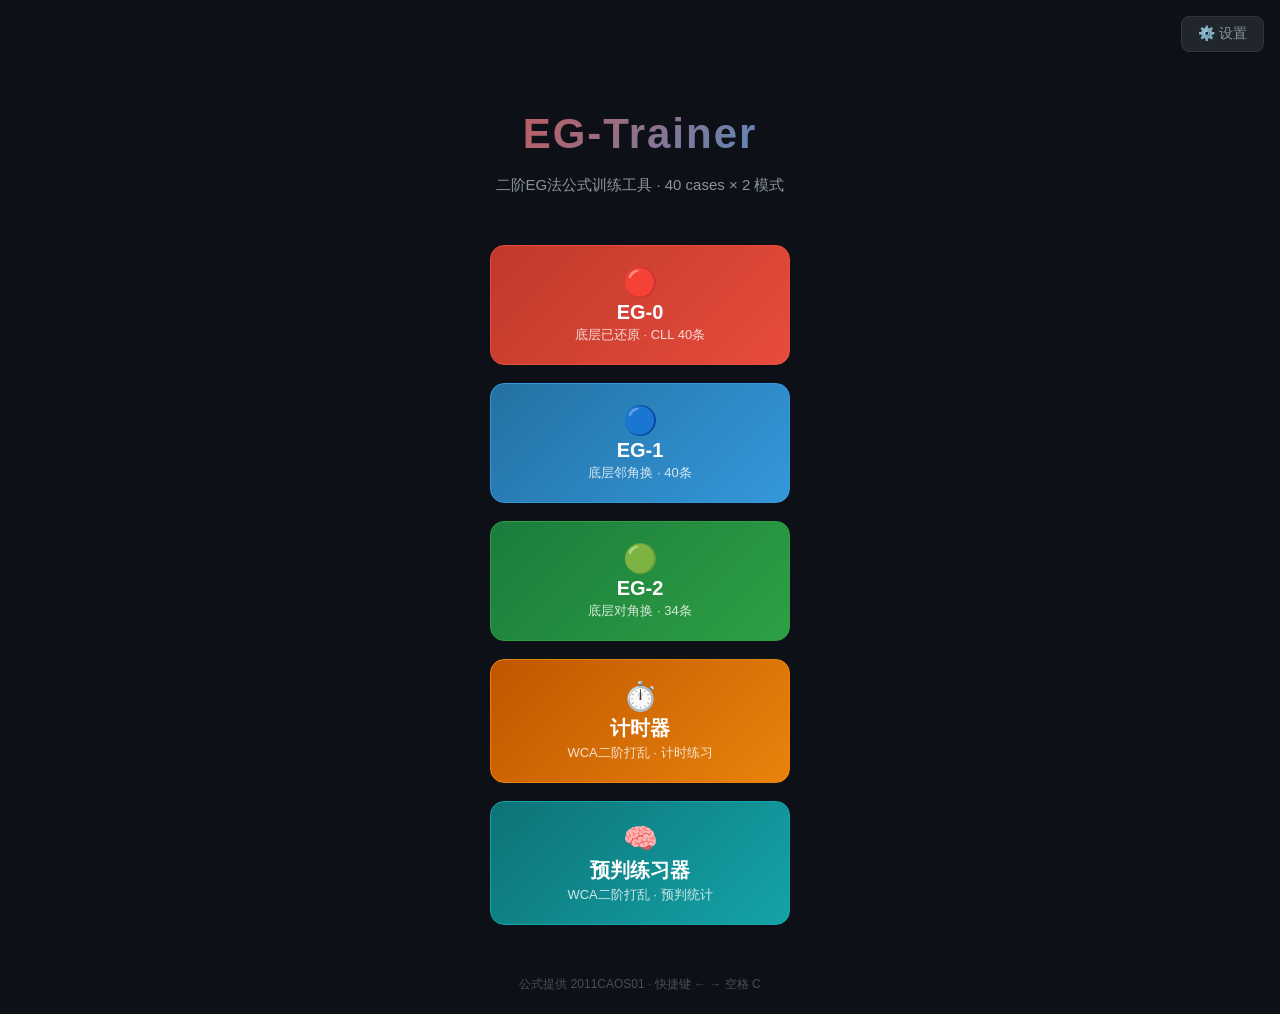
==== commit b9233012: "更新设置界面成绩导出导入功能" ====
--- a/index.html
+++ b/index.html
@@ -10,6 +10,7 @@
 
 <!-- ===== 首页：选择训练模式 ===== -->
 <div id="page0">
+  <button class="settings-btn-top" onclick="openSettings()" title="设置">⚙️ 设置</button>
   <div class="home-container fade-in">
     <h1>EG-Trainer</h1>
     <p class="subtitle">二阶EG法公式训练工具 · 40 cases × 2 模式</p>
@@ -56,6 +57,7 @@
     <button class="nav-btn active" id="navTrain" onclick="showPage(1)">训练</button>
     <button class="nav-btn" id="navStats" onclick="showPage(2)">统计</button>
     <span class="mode-badge" id="modeLabel"></span>
+    <button class="nav-btn nav-btn-settings" onclick="openSettings()" title="设置">⚙️</button>
   </div>
 
   <div class="main-content">
@@ -114,12 +116,20 @@
     <button class="btn-back" onclick="goHome()">← 首页</button>
     <button class="nav-btn active" id="navTimerTab1" onclick="showTimerTab(1)">计时</button>
     <button class="nav-btn" id="navTimerTab2" onclick="showTimerTab(2)">统计</button>
+    <button class="nav-btn nav-btn-settings" onclick="openSettings()" title="设置">⚙️</button>
   </div>
 
   <!-- 计时 Tab -->
   <div id="timerTab1" class="timer-content fade-in">
     <div class="scramble-card">
       <div id="timerScramble"></div>
+    </div>
+
+    <div class="timer-live-stats" id="timerLiveStats">
+      <div class="timer-stat-item">🏆 当前最佳: <strong id="liveBest">—</strong></div>
+      <div class="timer-stat-item">📊 ao5: <strong id="liveAO5">—</strong></div>
+      <div class="timer-stat-item">📈 ao12: <strong id="liveAO12">—</strong></div>
+      <div class="timer-stat-item">📝 练习次数: <strong id="liveTotal">0</strong></div>
     </div>
 
     <div class="inspect-option">
@@ -149,8 +159,8 @@
   <div id="timerTab2" class="timer-content hidden fade-in">
     <div class="timer-stats" id="timerStats">
       <div class="timer-stat-item">🏆 最佳: <strong id="statBest">—</strong></div>
-      <div class="timer-stat-item">📊 ao5: <strong id="statAO5">—</strong></div>
-      <div class="timer-stat-item">📈 ao12: <strong id="statAO12">—</strong></div>
+      <div class="timer-stat-item">📊 最佳ao5: <strong id="statAO5">—</strong></div>
+      <div class="timer-stat-item">📈 最佳ao12: <strong id="statAO12">—</strong></div>
     </div>
 
     <div class="time-list-container">
@@ -158,7 +168,7 @@
       <div class="time-list-wrap">
         <table class="time-table">
           <thead>
-            <tr><th>#</th><th>成绩</th><th>打乱</th></tr>
+            <tr><th>#</th><th>成绩</th><th>ao5</th><th>ao12</th><th>打乱</th><th>操作</th></tr>
           </thead>
           <tbody id="timeList"></tbody>
         </table>
@@ -174,6 +184,7 @@
   <div class="navbar">
     <button class="btn-back" onclick="goHome()">← 首页</button>
     <span class="page-title">🧠 预判练习器</span>
+    <button class="nav-btn nav-btn-settings" onclick="openSettings()" title="设置">⚙️</button>
   </div>
 
   <div class="preinspect-container fade-in">
@@ -207,6 +218,51 @@
   </div>
 </div>
 
+<!-- ===== 设置页 ===== -->
+<div id="page4" class="hidden">
+  <div class="navbar">
+    <button class="btn-back" onclick="closeSettings()">← 返回</button>
+    <span class="page-title">⚙️ 设置</span>
+  </div>
+
+  <div class="settings-container fade-in">
+    <!-- 简单设置 -->
+    <div class="settings-section">
+      <h3>训练设置</h3>
+      <div class="setting-item">
+        <label>自动切换延时</label>
+        <select id="settingAdvanceDelay" onchange="saveSettings()">
+          <option value="2500">2.5 秒（默认）</option>
+          <option value="5000">5 秒</option>
+          <option value="0">关闭自动切换</option>
+        </select>
+      </div>
+      <div class="setting-item">
+        <label class="setting-label-toggle">
+          <input type="checkbox" id="settingKeyboardHints" onchange="saveSettings()">
+          <span>显示键盘快捷键提示</span>
+        </label>
+      </div>
+    </div>
+
+    <!-- 数据导出 -->
+    <div class="settings-section">
+      <h3>数据导出</h3>
+      <p class="settings-desc">将全部练习统计数据保存到本地文件。</p>
+      <button class="btn-settings-action btn-export" onclick="exportData()">📥 导出成绩</button>
+    </div>
+
+    <!-- 数据导入 -->
+    <div class="settings-section">
+      <h3>数据导入</h3>
+      <p class="settings-desc">从之前导出的文件恢复统计数据（将覆盖当前数据）。</p>
+      <button class="btn-settings-action btn-import" onclick="document.getElementById('importFileInput').click()">📤 选择导入文件</button>
+      <input type="file" id="importFileInput" accept=".json" onchange="importData(this)" hidden>
+      <div id="importStatus"></div>
+    </div>
+  </div>
+</div>
+
 <script src="script.js"></script>
 </body>
 </html>
--- a/style.css
+++ b/style.css
@@ -527,6 +527,31 @@
   color: #f85149;
 }
 
+.timer-live-stats {
+  display: flex;
+  justify-content: center;
+  gap: 12px;
+  flex-wrap: wrap;
+  margin-bottom: 18px;
+}
+
+.timer-live-stats .timer-stat-item {
+  background: #1a1f2b;
+  border: 1px solid #30363d;
+  border-radius: 8px;
+  padding: 8px 16px;
+  font-size: 13px;
+  color: #8b949e;
+  min-width: 90px;
+}
+
+.timer-live-stats .timer-stat-item strong {
+  color: #e6edf3;
+  font-size: 16px;
+  display: block;
+  margin-top: 2px;
+}
+
 .timer-stats {
   display: flex;
   justify-content: center;
@@ -610,6 +635,46 @@
   font-size: 14px;
   padding: 24px;
   text-align: center;
+}
+
+/* === Delete Time Button === */
+.btn-delete-time {
+  background: #21262d;
+  border: 1px solid #30363d;
+  color: #8b949e;
+  font-size: 14px;
+  cursor: pointer;
+  padding: 4px 10px;
+  border-radius: 4px;
+  transition: all 0.15s;
+  line-height: 1;
+  font-weight: 700;
+}
+.btn-delete-time:hover {
+  color: #fff;
+  border-color: #f85149;
+  background: #da3633;
+}
+
+/* === Time Table column overflow === */
+.time-table td:nth-child(5) {
+  max-width: 140px;
+  overflow: hidden;
+  text-overflow: ellipsis;
+  white-space: nowrap;
+}
+
+.time-table td:nth-child(4) {
+  max-width: 80px;
+  overflow: hidden;
+  text-overflow: ellipsis;
+  white-space: nowrap;
+}
+
+/* === AO Best Highlight === */
+.time-table .ao-best {
+  color: #3fb950;
+  font-weight: 700;
 }
 
 /* === Pre-inspection Page === */
@@ -671,6 +736,175 @@
   line-height: 1.5;
 }
 
+/* === Settings Button (Home Page Top-Right) === */
+.settings-btn-top {
+  position: fixed;
+  top: 16px;
+  right: 16px;
+  z-index: 100;
+  background: #21262d;
+  color: #8b949e;
+  border: 1px solid #30363d;
+  border-radius: 8px;
+  padding: 8px 16px;
+  font-size: 14px;
+  cursor: pointer;
+  transition: all 0.15s;
+  display: flex;
+  align-items: center;
+  gap: 6px;
+}
+.settings-btn-top:hover {
+  background: #30363d;
+  border-color: #58a6ff;
+  color: #e6edf3;
+}
+
+/* === Settings Button in Navbar === */
+.nav-btn-settings {
+  margin-left: auto;
+  padding: 6px 14px !important;
+  background: #21262d;
+  color: #8b949e;
+  border: 1px solid #30363d;
+  border-radius: 8px;
+  cursor: pointer;
+  font-size: 16px;
+  transition: all 0.15s;
+}
+.nav-btn-settings:hover {
+  background: #30363d;
+  border-color: #58a6ff;
+  color: #e6edf3;
+}
+
+/* === Settings Page === */
+.settings-container {
+  max-width: 520px;
+  margin: 0 auto;
+  padding: 30px 20px;
+}
+
+.settings-section {
+  background: #161b22;
+  border: 1px solid #30363d;
+  border-radius: 14px;
+  padding: 24px;
+  margin-bottom: 20px;
+  text-align: left;
+}
+
+.settings-section h3 {
+  font-size: 17px;
+  font-weight: 600;
+  color: #e6edf3;
+  margin-bottom: 6px;
+}
+
+.settings-desc {
+  color: #8b949e;
+  font-size: 13px;
+  margin-bottom: 16px;
+  line-height: 1.5;
+}
+
+/* Setting Item — Row */
+.setting-item {
+  display: flex;
+  align-items: center;
+  justify-content: space-between;
+  padding: 10px 0;
+  gap: 16px;
+}
+
+.setting-item label {
+  color: #c9d1d9;
+  font-size: 15px;
+  font-weight: 500;
+}
+
+.setting-item select {
+  background: #0d1117;
+  color: #e6edf3;
+  border: 1px solid #30363d;
+  border-radius: 8px;
+  padding: 8px 14px;
+  font-size: 14px;
+  font-weight: 500;
+  cursor: pointer;
+  min-width: 180px;
+  transition: border-color 0.15s;
+}
+.setting-item select:hover,
+.setting-item select:focus {
+  border-color: #58a6ff;
+  outline: none;
+}
+
+/* Setting Toggle (checkbox) */
+.setting-label-toggle {
+  display: flex !important;
+  align-items: center;
+  gap: 10px;
+  cursor: pointer;
+  user-select: none;
+  padding: 6px 0;
+  width: 100%;
+}
+.setting-label-toggle input[type="checkbox"] {
+  accent-color: #1f6feb;
+  width: 18px;
+  height: 18px;
+  cursor: pointer;
+  flex-shrink: 0;
+}
+
+/* === Settings Action Buttons (Export / Import) === */
+.btn-settings-action {
+  display: inline-block;
+  padding: 12px 28px;
+  font-size: 16px;
+  font-weight: 600;
+  border: 1px solid;
+  border-radius: 10px;
+  cursor: pointer;
+  transition: all 0.15s;
+}
+
+.btn-export {
+  background: linear-gradient(135deg, #1a7f37, #238636);
+  color: #fff;
+  border-color: #238636;
+}
+.btn-export:hover {
+  box-shadow: 0 4px 15px rgba(35,134,54,0.35);
+  transform: translateY(-1px);
+}
+
+.btn-import {
+  background: linear-gradient(135deg, #9a6700, #d29922);
+  color: #fff;
+  border-color: #d29922;
+}
+.btn-import:hover {
+  box-shadow: 0 4px 15px rgba(210,153,34,0.35);
+  transform: translateY(-1px);
+}
+
+/* Import Status */
+#importStatus {
+  margin-top: 12px;
+  font-size: 14px;
+  font-weight: 500;
+  min-height: 20px;
+}
+#importStatus.success {
+  color: #3fb950;
+}
+#importStatus.error {
+  color: #f85149;
+}
+
 /* === Responsive === */
 @media (max-width: 480px) {
   .home-container { margin-top: 40px; padding: 16px; }
@@ -700,6 +934,12 @@
   .pi-stats { gap: 10px; }
   .pi-stat-item { padding: 10px 16px; font-size: 14px; }
   .pi-stat-item strong { font-size: 20px; }
+
+  .settings-btn-top { top: 10px; right: 10px; padding: 6px 12px; font-size: 13px; }
+  .settings-container { padding: 20px 14px; }
+  .settings-section { padding: 18px; }
+  .setting-item { flex-direction: column; align-items: flex-start; gap: 8px; }
+  .setting-item select { width: 100%; min-width: auto; }
 }
 
 @media (max-width: 360px) {
